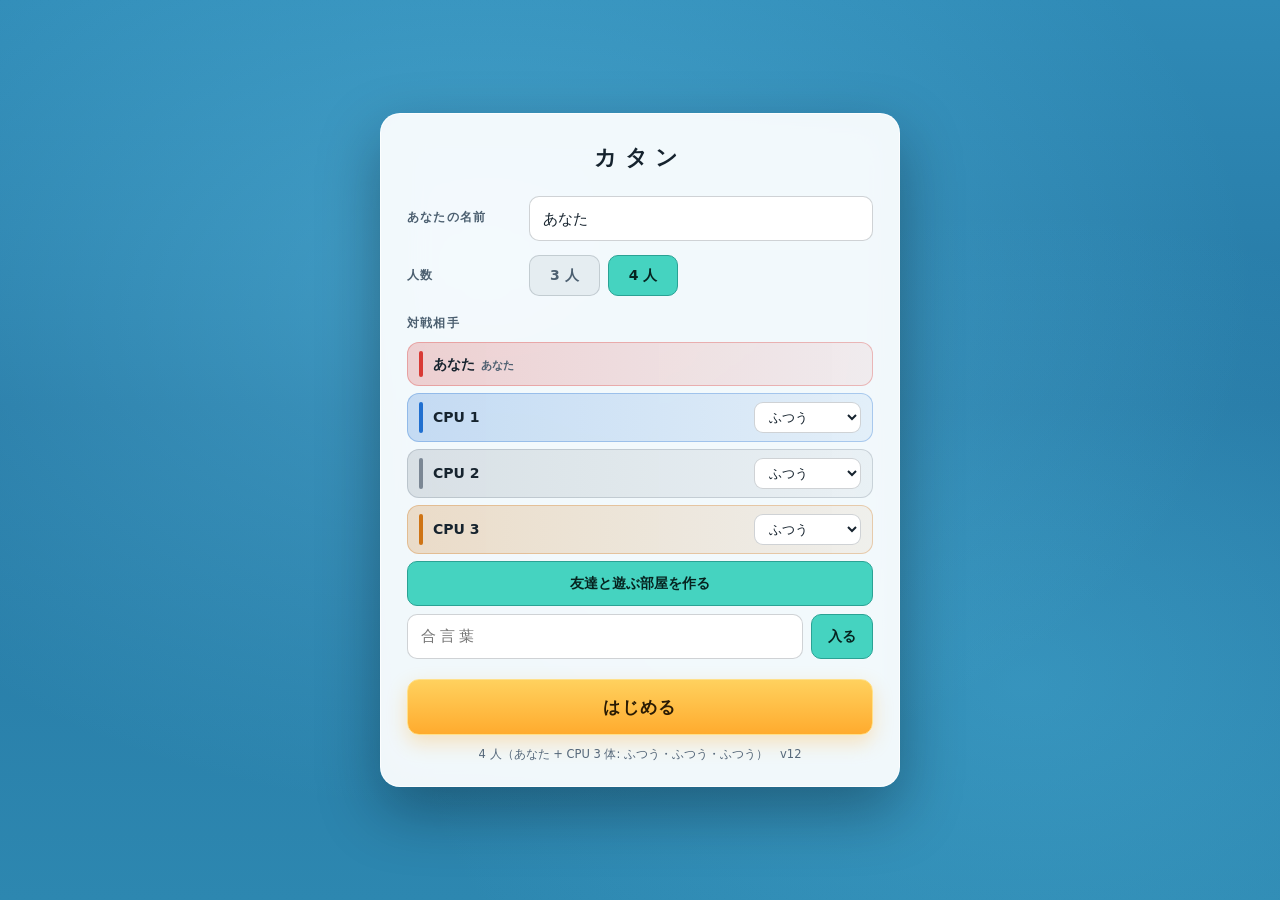
==== web/index.html @ ad4c63d3 "垂れ流し(SSE)をやめる。Cloudflare のトンネルが本文を一切通さない 「はじめるを押しても始まらない」の真因。実測で確定した:    ローカル直結  : ヘッダ + 本文 2172 バイト" ====
<!doctype html>
<html lang="ja">
<head>
<meta charset="utf-8">
<meta name="viewport" content="width=device-width, initial-scale=1">
<title>カタン</title>
<link rel="stylesheet" href="style.css?v=13">
</head>
<body>
<!-- ホーム（待機所）。ここで人数・相手・名前を決めてから盤に入る。
     オンライン対戦を足すときは、この一覧に「他の人」が並ぶ -->
<div id="home">
  <div class="homecard">
    <h1>カタン</h1>

    <label class="hrow">
      <span class="hlabel">あなたの名前</span>
      <input id="myname" type="text" maxlength="12" placeholder="なまえ">
    </label>

    <div class="hrow">
      <span class="hlabel">人数</span>
      <div id="hplayers" class="hseg"></div>
    </div>

    <div class="hlabel hsub">対戦相手</div>
    <div id="hseats"></div>

    <button id="hstart" class="hstart">はじめる</button>
    <div class="hnote" id="hnote"></div>
  </div>
</div>

<div id="app" hidden>
  <!-- 盤に集中できるよう、上の帯ごと畳めるようにする。この矢印だけは常に出る -->
  <button id="uitoggle" title="上の欄を出す／隠す">▾</button>
  <!-- 音は消せないと困る。畳んだ帯の中に入れず、常に押せる場所に置く -->
  <button id="sfxtoggle" title="効果音を鳴らす／消す">♪</button>
  <header hidden>
    <h1>カタン</h1>
    <div class="controls">
      <div id="setupbox">
        <div class="seeds" title="出来事ごとに別々の種。互いに影響しない">
          <label>盤 <input id="seed" type="number" value="1" min="0"></label>
          <label>サイコロ <input id="seed2" type="number" value="1" min="0"></label>
          <label>発展 <input id="seed3" type="number" value="1" min="0"></label>
          <label>盗み <input id="seed4" type="number" value="1" min="0"></label>
        </div>
      </div>
      <label>人数
        <select id="players"><option value="4" selected>4</option><option value="3">3</option></select>
      </label>
      <button id="newgame">新しい対局</button>
      <button id="watch" title="全員CPUで最後まで流す">CPU同士を観戦</button>
    </div>
  </header>

  <main>
    <div id="boardwrap">
      <svg id="board" xmlns="http://www.w3.org/2000/svg"></svg>

      <!-- サイコロは盤の中央で大きく転がす -->
      <div id="rollfx" hidden>
        <div class="bigdie" id="bd0"></div>
        <div class="bigdie" id="bd1"></div>
        <div id="rollsum"></div>
      </div>

      <!-- 決着したら盤の上に結果を出す -->
      <div id="result" hidden></div>

      <!-- 手札と操作は盤の右下、プレイヤー欄のとなり。
           プレイヤー欄の「下」に積むと押し出されて見えなくなる -->
      <div id="turnbox">
        <div id="prompt">
          <span id="prompttext"></span>
          <span id="dicebox" class="dice"></span>
        </div>
        <!-- 手札は一番下に固定。中身が変わっても位置が動かないので、目の置き所になる -->
        <div id="actions"></div>
        <div id="handbar"></div>
      </div>
    </div>

    <aside>
      <div id="log">
        <h3>できごと<button id="logmore" class="mini">詳しく</button></h3>
        <div id="loglines"></div>
      </div>
      <div id="players-panel"></div>
    </aside>
  </main>

  <!-- 銀行の山と、その下に出目の分布（普段は畳んである）。「できごと」のすぐ左 -->
  <div id="sidestack">
    <div id="bankpanel"></div>
    <button id="disttoggle" title="出目の分布を出す／隠す">▾ 出目</button>
    <div id="rolldist" hidden></div>
  </div>

  <!-- 詳細ログ。「できごと」と同じ大きさで、そのすぐ左隣に開く -->
  <div id="drawer" hidden>
    <div class="dhead">
      <button id="dprev" class="nav" title="1 つ前の巡">◀</button>
      <span id="dround">最新</span>
      <button id="dnext" class="nav" title="次の巡">▶</button>
      <button id="dlatest" class="mini">最新</button>
      <button id="drawerclose" class="mini">閉じる</button>
    </div>
    <div id="dcols"></div>
  </div>
</div>
<script type="module" src="app.js?v=13"></script>
</body>
</html>
---- web/style.css ----
/* デジタル前提の見た目。木や羊皮紙は使わない。
   深い夜の海 + 冷たいガラスの面 + 少しの琥珀（勝利点だけ）。 */

:root {
  --bg-0: #070b10;
  --bg-1: #0c131b;
  --panel: rgba(20, 30, 40, .72);
  --panel-solid: #101a24;
  --edge: #1e2c39;
  --edge-hi: #2b3f52;
  --text: #e6edf3;
  --muted: #8296a8;
  --accent: #45d3c0;
  --accent-dim: #1f6f66;
  --amber: #f2b544;

  --p0: #ff5a5a;
  --p1: #4f9dff;
  --p2: #f2f0ea;
  --p3: #ffa23d;
}

* { box-sizing: border-box; }

html, body { height: 100%; }
/* ページ自体はスクロールさせない。中の欄がそれぞれ自分でスクロールする */
body { overflow: hidden; }

/* 一面の海。盤も欄もこの上に浮かべる。
   SVG の中に海を塗ると「縦横比を保って収まった矩形」の縁が見えてしまうので、
   海はここ（ページの地）にしか置かない。 */
body {
  margin: 0;
  color: var(--text);
  background:
    radial-gradient(1200px 820px at 38% 32%, rgba(120,222,255,.32), transparent 64%),
    radial-gradient(1000px 760px at 80% 76%, rgba(88,198,236,.28), transparent 62%),
    linear-gradient(180deg, #2f8ab6 0%, #2678a4 45%, #2d87b0 100%);
  background-attachment: fixed;
  font: 14px/1.65 system-ui, -apple-system, "Segoe UI", "Hiragino Sans", "Noto Sans JP", sans-serif;
  -webkit-font-smoothing: antialiased;
}

/* ---------------------------------------------------------------- ヘッダ */

header {
  display: flex; align-items: center; gap: 18px;
  padding: 12px 20px;
  background: rgba(6,20,31,.5);
  border-bottom: 1px solid rgba(255,255,255,.08);
  backdrop-filter: blur(14px);
}
header h1 {
  margin: 0; font-size: 17px; letter-spacing: .3em; font-weight: 600; color: var(--text);
}
header h1::before {
  content: ""; display: inline-block; width: 8px; height: 8px; margin-right: 12px;
  border-radius: 50%; background: var(--accent);
  box-shadow: 0 0 14px var(--accent);
  vertical-align: middle;
}
.controls { display: flex; gap: 10px; align-items: center; margin-left: auto; flex-wrap: wrap; }
#setupbox { display: flex; gap: 10px; align-items: center; flex-wrap: wrap; }

/* 上の帯を出し入れする矢印。畳んでいる間も押せるよう、盤の上に浮かせる */
#uitoggle {
  position: fixed; top: 6px; left: 6px; z-index: 60;
  width: 26px; height: 22px; padding: 0; line-height: 1;
  font-size: 11px; border-radius: 7px;
  color: var(--muted); background: rgba(6,20,31,.6);
  border-color: rgba(255,255,255,.12); backdrop-filter: blur(8px);
}
#uitoggle:hover { color: var(--text); }
/* 音の入切。畳んだ帯の中に入れると、消したい時に探すことになる */
#sfxtoggle {
  position: fixed; top: 6px; left: 38px; z-index: 60;
  width: 26px; height: 22px; padding: 0; line-height: 1;
  font-size: 12px; border-radius: 7px;
  color: var(--accent); background: rgba(6,20,31,.6);
  border-color: var(--accent-dim); backdrop-filter: blur(8px);
}
#sfxtoggle.off { color: var(--muted); border-color: rgba(255,255,255,.12); text-decoration: line-through; }
#sfxtoggle:hover { color: var(--text); }
#uitoggle.on { color: var(--accent); border-color: var(--accent-dim); }
header[hidden] { display: none; }
.controls label { color: var(--muted); font-size: 12px; display: flex; gap: 6px; align-items: center; }
/* 出来事ごとの種。4 つ並ぶので小さくまとめる */
.seeds {
  display: flex; gap: 8px; align-items: center; flex-wrap: wrap;
  padding: 4px 9px; border-radius: 10px;
  background: rgba(255,255,255,.04); border: 1px solid rgba(255,255,255,.08);
}
.seeds label { font-size: 10.5px; gap: 4px; letter-spacing: .04em; }

/* その対局の出目の分布。銀行の山と同じ幅で、その下に開く。理論値を細い線で重ねる */
#rolldist {
  display: flex; flex-direction: column; gap: 7px;
  padding: 10px 11px 8px; border-radius: 16px;
  background: rgba(6,20,31,.6);
  border: 1px solid rgba(255,255,255,.13);
  backdrop-filter: blur(20px) saturate(1.1);
  box-shadow: 0 14px 34px rgba(2,14,24,.4);
}
#rolldist[hidden] { display: none; }
.rdnone { font-size: 10px; color: var(--muted); letter-spacing: .06em; white-space: nowrap; }
/* 見出し。何回ぶんの分布なのかと、細い線が理論値であることを書いておく */
.rdhead {
  display: flex; align-items: baseline; gap: 5px;
  font-size: 9.5px; letter-spacing: .1em; color: var(--muted); white-space: nowrap;
}
.rdhead b { font-size: 13px; font-weight: 800; color: var(--text); letter-spacing: 0;
  font-variant-numeric: tabular-nums; }
.rdhead .rdkey { margin-left: auto; letter-spacing: .04em; }
.rdhead .rdkey s { display: inline-block; width: 10px; height: 1px; background: rgba(255,255,255,.6);
  vertical-align: middle; margin-right: 3px; }

.rdbars { display: flex; align-items: flex-end; gap: 3px; }
.rdbar {
  position: relative; flex: 1 1 0; min-width: 0; height: 100px;
  display: flex; flex-direction: column; justify-content: flex-end; align-items: center; gap: 2px;
}
/* 出た回数。棒の高さだけだと「何回」かが読めない */
.rdbar em {
  font-style: normal; font-size: 9.5px; font-weight: 700; line-height: 1;
  color: var(--muted); font-variant-numeric: tabular-nums;
}
.rdbar i {
  display: block; width: 100%; border-radius: 3px 3px 0 0;
  background: linear-gradient(180deg, #6ff0dd, var(--accent));
}
.rdbar.seven i { background: linear-gradient(180deg, #ffd982, var(--amber)); }
.rdbar.seven em { color: var(--amber); }
/* 出やすい目（6・8）は色を変えて、盤の赤い数字と同じ意味だと分かるようにする */
.rdbar.hot i { background: linear-gradient(180deg, #ff9d8c, #ef5f4a); }
.rdbar.hot em, .rdbar.hot b { color: #ff9d8c; }
/* 理論値の目安線 */
.rdbar u {
  position: absolute; left: -1px; right: -1px; height: 1px;
  background: rgba(255,255,255,.65);
}
.rdbar b {
  font-size: 10px; font-weight: 700; color: var(--text); line-height: 1.2;
  font-variant-numeric: tabular-nums;
}
.rdbar.seven b { color: var(--amber); }
.seeds input[type=number] { width: 78px; padding: 3px 7px; font-size: 11px; border-radius: 7px; }

input, select, button {
  color: var(--text); font: inherit;
  background: rgba(255,255,255,.045);
  border: 1px solid var(--edge); border-radius: 9px; padding: 6px 12px;
}
input[type=number] { width: 92px; }
button { cursor: pointer; transition: background .16s, border-color .16s, transform .07s; }
button:hover:not(:disabled) { background: rgba(69,211,192,.1); border-color: var(--accent-dim); }
button:active:not(:disabled) { transform: translateY(1px); }
button:disabled { opacity: .4; cursor: default; }

/* ---------------------------------------------------------------- 配置 */

#app { height: 100%; display: flex; flex-direction: column; }

main {
  flex: 1; min-height: 0;
  display: grid; grid-template-columns: minmax(0, 1fr) 344px;
  gap: 0; padding: 0; align-items: stretch;
}
@media (max-width: 980px) { main { grid-template-columns: 1fr; } }

/* 盤の入れ物には背景も枠も持たせない。下の海がそのまま見える */
#boardwrap {
  position: relative; overflow: hidden;
  height: 100%; min-height: 0;
  transition: margin-right .24s ease;
}
/* ゆっくり漂う光。海が動いて見える程度に */
#boardwrap::before, #boardwrap::after {
  content: ""; position: absolute; border-radius: 50%; pointer-events: none;
  filter: blur(70px); opacity: .22;
}
#boardwrap::before {
  left: 4%; top: 8%; width: 46%; height: 44%;
  background: #7fe6ff; animation: drift 26s ease-in-out infinite alternate;
}
#boardwrap::after {
  right: 6%; bottom: 10%; width: 42%; height: 40%;
  background: #49c4e8; animation: drift 34s ease-in-out infinite alternate-reverse;
}
/* 右下の手札と操作の欄を避けるぶんだけ、盤を左へ寄せる。
   寄せすぎると左が窮屈になるので、余白の半分だけを右に取る */
#board { display: block; width: 100%; height: 100%; padding-right: 70px; }

/* 手番の欄（今の状況・手札・できること）。盤の右下、プレイヤー欄のとなり。
   右の欄に積むとプレイヤー欄を押し出してしまうので、盤の上に浮かせる */
#turnbox[hidden] { display: none; }
#turnbox {
  position: absolute; right: 14px; bottom: 14px; z-index: 14;
  width: min(404px, calc(100% - 28px));
  display: flex; flex-direction: column; gap: 9px;
  padding: 11px 13px 12px; border-radius: 16px;
  /* 盤が透けて見えるくらいの濃さに。字が読めるのはぼかしが効いているから */
  background: rgba(5,20,32,.6); border: 1px solid rgba(255,255,255,.13);
  backdrop-filter: blur(20px) saturate(1.1);
  box-shadow: 0 20px 50px rgba(1,10,18,.6);
}
#turnbox .hfoot { margin-top: 7px; }
#actions { display: flex; flex-wrap: wrap; gap: 7px; }

#prompt {
  display: flex; align-items: center; gap: 10px; flex-wrap: wrap;
  font-size: 12.5px; color: var(--muted);
}
#prompt[hidden] { display: none; }
/* 小さいサイコロは出さない。盤の中央で転がるものと棋譜で足りる */
#dicebox { display: none; }
#prompttext { display: flex; align-items: center; gap: 14px; }
#prompt .who { color: var(--accent); font-weight: 600; }
#prompt .clock { color: var(--muted); font-variant-numeric: tabular-nums; }
#prompt .clock.danger { color: #ff8a6b; font-weight: 600; }
#dicebox { display: flex; align-items: center; gap: 6px; margin-left: auto; }
#dicebox .sum {
  margin-left: 4px; font-weight: 700; font-size: 15px; color: var(--amber);
  font-variant-numeric: tabular-nums;
}

/* ---------------------------------------------------------------- 盤の中央で転がすサイコロ */

#rollfx {
  position: absolute; inset: 0; display: flex; align-items: center; justify-content: center;
  gap: 22px; pointer-events: none; z-index: 20;
}
/* 盤の数字トークンと目が混ざらないよう、転がっている間だけ中央を暗くする */
#rollfx::before {
  content: ""; position: absolute; inset: 0;
  background: radial-gradient(circle at 50% 50%, rgba(3,7,11,.62) 0%, rgba(3,7,11,.34) 28%, rgba(3,7,11,0) 52%);
  animation: scrimin .3s ease both;
}
@keyframes scrimin { from { opacity: 0; } to { opacity: 1; } }
#rollfx[hidden] { display: none; }
#rollfx.out { animation: fxout .45s ease forwards; }
@keyframes fxout { to { opacity: 0; transform: scale(.86); } }

.bigdie {
  width: 76px; height: 76px; border-radius: 16px;
  background: linear-gradient(150deg, #ffffff, #cfd8e2);
  box-shadow: 0 18px 40px rgba(0,0,0,.6), inset 0 -6px 10px rgba(0,0,0,.14),
              inset 0 4px 8px rgba(255,255,255,.9);
  display: grid; grid-template: repeat(3, 1fr) / repeat(3, 1fr); padding: 11px;
}
.bigdie i {
  width: 13px; height: 13px; border-radius: 50%;
  background: radial-gradient(circle at 35% 30%, #4a5563, #10161d);
  align-self: center; justify-self: center;
}
/* カランカラン: 高いところから落ちて、2 度跳ねて止まる */
.bigdie.rolling { animation: diceRoll 620ms cubic-bezier(.3,.7,.4,1) both; }
#bd1.rolling { animation-duration: 690ms; animation-delay: 50ms; }
@keyframes diceRoll {
  0%   { transform: translateY(-190px) rotate(-460deg) scale(.6); opacity: 0; }
  10%  { opacity: 1; }
  46%  { transform: translateY(18px) rotate(-120deg) scale(1.08); }
  58%  { transform: translateY(-42px) rotate(-46deg) scale(.98); }
  74%  { transform: translateY(10px) rotate(14deg) scale(1.04); }
  86%  { transform: translateY(-12px) rotate(-6deg) scale(1); }
  100% { transform: translateY(0) rotate(0) scale(1); }
}
.bigdie.landed { animation: diceLand .34s cubic-bezier(.25,1.7,.45,1); }
@keyframes diceLand {
  0% { transform: scale(1.18, .82); } 60% { transform: scale(.96, 1.05); } 100% { transform: scale(1); }
}
/* 合計はサイコロのすぐ下。盤の絵に重なるので必ず下敷きを敷く */
#rollsum {
  position: absolute; top: calc(50% + 62px); left: 50%; transform: translateX(-50%);
  display: flex; align-items: center; gap: 9px;
  padding: 7px 18px; border-radius: 999px; white-space: nowrap;
  font-size: 12px; letter-spacing: .22em; color: var(--muted); opacity: 0;
  background: rgba(6,11,16,.92);
  border: 1px solid rgba(255,255,255,.10);
  box-shadow: 0 12px 30px rgba(0,0,0,.6);
}
#rollsum.show { animation: sumin .4s ease forwards; }
@keyframes sumin { from { opacity: 0; transform: translate(-50%, 10px); } to { opacity: 1; transform: translate(-50%, 0); } }
#rollsum b { font-size: 25px; font-weight: 700; color: var(--amber); letter-spacing: 0; line-height: 1; }

/* ---------------------------------------------------------------- 結果 */

#result {
  position: absolute; inset: 0; z-index: 30;
  display: flex; align-items: center; justify-content: center;
  background: rgba(3,10,16,.62);
  animation: fadein .25s ease-out;
}
#result[hidden] { display: none; }
@keyframes fadein { from { opacity: 0; } to { opacity: 1; } }

.rcard {
  min-width: min(780px, 94%); max-width: 94%;
  padding: 26px 30px 22px; border-radius: 20px;
  background: var(--panel-solid, #101a24);
  border: 1px solid rgba(255,255,255,.14);
  box-shadow: 0 30px 80px rgba(0,0,0,.7);
  animation: rpop .3s cubic-bezier(.2,1.3,.4,1);
}
@keyframes rpop { from { transform: scale(.94) translateY(8px); opacity: 0; } to { transform: none; opacity: 1; } }

.rhead {
  display: flex; align-items: center; gap: 13px; padding-bottom: 16px; margin-bottom: 14px;
  border-bottom: 1px solid var(--edge);
}
.rhead .sw { width: 18px; height: 18px; border-radius: 50%; background: var(--c);
             box-shadow: 0 0 18px var(--c); }
.rhead b { font-size: 27px; letter-spacing: .04em; }
.rhead .rturn { margin-left: auto; font-size: 13px; color: var(--muted); }

.rtable { width: 100%; border-collapse: collapse; font-variant-numeric: tabular-nums; }
.rtable th {
  font-size: 12px; font-weight: 700; color: var(--muted); letter-spacing: .06em;
  padding: 0 10px 9px; text-align: right; white-space: nowrap;
}
.rtable th:nth-child(2) { text-align: left; }
.rtable td { padding: 11px 10px; text-align: right; font-size: 19px; font-weight: 600; }
.rtable tr { --c: var(--accent); }
.rtable tbody tr {
  background: linear-gradient(90deg,
    color-mix(in srgb, var(--c) 16%, transparent),
    color-mix(in srgb, var(--c) 4%, transparent));
}
.rtable tbody tr.win {
  background: linear-gradient(90deg,
    color-mix(in srgb, var(--c) 34%, transparent),
    color-mix(in srgb, var(--c) 10%, transparent));
  box-shadow: inset 0 0 0 1px color-mix(in srgb, var(--c) 55%, transparent);
}
.rtable td.rank { width: 38px; text-align: center; color: var(--muted); font-size: 16px; }
.rtable tbody tr.win td.rank::before { content: "👑"; font-size: 19px; }
.rtable tbody tr.win td.rank { font-size: 0; }
.rtable td.who {
  text-align: left; font-weight: 700; white-space: nowrap; font-size: 17px;
  display: flex; align-items: center; gap: 10px;
}
.rtable td.who .sw { width: 11px; height: 11px; border-radius: 50%; background: var(--c); }
.rtable td.z { color: var(--muted); opacity: .4; }
.rtable td.total {
  font-size: 30px; font-weight: 800; color: var(--amber); width: 74px;
}
.rtable tbody tr td:first-child { border-radius: 10px 0 0 10px; }
.rtable tbody tr td:last-child { border-radius: 0 10px 10px 0; }
.rtable tbody tr + tr td { box-shadow: 0 -4px 0 var(--panel-solid, #101a24); }

.rnew {
  display: block; width: 100%; margin-top: 20px; padding: 14px;
  font-size: 17px; font-weight: 800; letter-spacing: .08em; border-radius: 13px;
  color: #2a1b04; background: linear-gradient(180deg, #ffcf46, #f0a52a);
  border-color: #ffd977;
}
.rnew:hover { background: linear-gradient(180deg, #ffdb66, #ffb63c); }

/* ---------------------------------------------------------------- パネル */

aside { display: flex; flex-direction: column; gap: 12px; min-height: 0; overflow: hidden; padding: 14px 14px 14px 0; }
/* できごとが伸びる。プレイヤー欄は縮めない */
#log { display: flex; flex-direction: column; flex: 1 1 0; min-height: 100px; }
#loglines { flex: 1; overflow-y: auto; min-height: 0; }
#players-panel { flex: 0 1 auto; min-height: 0; overflow-y: auto; }
aside > div {
  min-height: 0;
  background: rgba(6,20,31,.62); border: 1px solid rgba(255,255,255,.09); border-radius: 14px;
  padding: 12px 14px; backdrop-filter: blur(16px);
  box-shadow: 0 14px 34px rgba(2,14,24,.4);
}

h3 {
  margin: 0 0 10px; font-size: 10.5px; color: var(--muted);
  font-weight: 700; letter-spacing: .18em;
  display: flex; align-items: center; gap: 10px;
}
h3::after { content: ""; flex: 1; height: 1px; background: var(--edge); }

/* --- プレイヤー --- */
/* 各行はその人の色で薄く塗る。誰の行かを字ではなく面で分からせる */
.pl {
  display: grid; grid-template-columns: 4px auto 1fr; gap: 11px; align-items: center;
  padding: 7px 10px; border-radius: 10px; margin: 3px -5px;
  transition: opacity .25s, background .25s, filter .25s;
  background: linear-gradient(90deg,
    color-mix(in srgb, var(--c) 22%, transparent),
    color-mix(in srgb, var(--c) 7%, transparent));
  box-shadow: inset 0 0 0 1px color-mix(in srgb, var(--c) 22%, transparent);
}
.pl .swatch { width: 4px; height: 100%; min-height: 40px; border-radius: 3px; }
.pl .name { font-size: 13px; font-weight: 700; display: flex; align-items: center; gap: 4px; }
.pl .tag {
  font-size: 9.5px; font-weight: 700; letter-spacing: .05em;
  color: #08131a; background: var(--accent); border-radius: 5px; padding: 1px 6px;
}
.pl .stats { display: flex; gap: 14px; margin-top: 4px; }
.pl .stats span { display: inline-flex; align-items: center; gap: 4px; color: var(--muted); }
.pl .stats svg { display: block; }
.pl .stats b { font-size: 17px; color: var(--text); font-variant-numeric: tabular-nums; font-weight: 700; }
/* 7 枚を超えている手札。7 が出たら半分捨てる＝狙い目でもあるので、全員ぶん赤くする */
.pl .stats b.over { color: #ff6e60; text-shadow: 0 0 10px rgba(255,110,96,.55); }
/* 残りの駒 */
.pl .left { display: flex; gap: 12px; margin-top: 3px; font-size: 11px; color: var(--muted); align-items: center; }
.pl .left .lb { letter-spacing: .1em; font-size: 10px; }
.pl .left span { display: inline-flex; align-items: center; gap: 4px; }
.pl .left b { color: #c3d2df; font-variant-numeric: tabular-nums; font-weight: 700; font-size: 13px; }
.pl .left .none { color: #ff7a6b; }
/* 点数は左端。数字の右に小さく pt、その下に誰の点かを書く */
.pscore {
  display: flex; flex-direction: column; align-items: center; gap: 0;
  width: 74px; white-space: nowrap;
}
.pl .vp {
  display: flex; align-items: baseline; justify-content: center; gap: 2px;
  font-variant-numeric: tabular-nums; font-weight: 800; font-size: 20px;
  color: var(--amber); line-height: 1.1;
}
.pl .vp i {
  font-style: normal; font-size: 10px; font-weight: 700; letter-spacing: .04em;
  color: var(--muted);
}
/* 称号は名前の横に置くと点数の列が伸びる。右の欄の頭に出す */
.ptags { display: flex; gap: 5px; flex-wrap: wrap; margin-bottom: 3px; }
.pl .me { font-size: 9.5px; font-weight: 700; letter-spacing: .06em; color: var(--muted); line-height: 1.2; }
/* 手番でない人は落とす。誰の番かは一目で分かる必要がある */
.pl:not(.active) { opacity: .55; filter: saturate(.75); }

/* 手番の人は濃く塗って、その人の色で光らせる */
.pl.active {
  background: linear-gradient(90deg,
    color-mix(in srgb, var(--c) 36%, transparent),
    color-mix(in srgb, var(--c) 13%, transparent));
  animation: plglow 2.4s ease-in-out infinite;
}
@keyframes plglow {
  0%, 100% {
    box-shadow: 0 0 0 2px color-mix(in srgb, var(--c) 70%, transparent),
                0 0 14px color-mix(in srgb, var(--c) 30%, transparent);
  }
  50% {
    box-shadow: 0 0 0 2px var(--c),
                0 0 26px color-mix(in srgb, var(--c) 60%, transparent);
  }
}
/* 手番の印。色だけに頼らない */
.pl.active .name::before {
  content: "▶"; color: var(--c); font-size: 10px; margin-right: 2px;
}

/* --- 手札（盤の右下） --- */
#handbar { flex: 0 0 auto; margin-top: 2px; }
.hcards { justify-content: space-between; }
.hcards { display: flex; gap: 6px; align-items: stretch; }
.hcard {
  /* トランプ札のような縦長（およそ 2:3）。真四角だとカードに見えない */
  position: relative; flex: 1 1 0; min-width: 0; aspect-ratio: 2 / 3; height: auto;
  border-radius: 9px;
  display: flex; flex-direction: column; align-items: center; justify-content: flex-end;
  padding-bottom: 9px;
  border: 1px solid rgba(255,255,255,.14);
  box-shadow: 0 6px 14px rgba(0,0,0,.45);
  transition: transform .18s;
}
.hcard::after {
  content: ""; position: absolute; inset: 3px; border-radius: 6px;
  border: 1px solid rgba(255,255,255,.14); pointer-events: none;
}
.hcard:hover { transform: translateY(-5px); }
.hcard .hglyph { position: absolute; top: 8px; left: 50%; transform: translateX(-50%); }
.hcard .hn {
  font-size: 27px; font-weight: 800; line-height: 1;
  font-variant-numeric: tabular-nums; color: #fff;
  text-shadow: 0 2px 6px rgba(0,0,0,.5);
}
.hcard .hl { font-size: 12px; font-weight: 700; letter-spacing: .05em; color: rgba(255,255,255,.88); }
.hcard.zero { opacity: .28; }
/* 交易・廃棄を組んでいる間は「成立後の枚数」を出す。増減が分かるよう縁に色を付ける */
.hcard.up { box-shadow: 0 0 0 2px var(--accent), 0 6px 14px rgba(0,0,0,.45); }
.hcard.down { box-shadow: 0 0 0 2px #ff6e60, 0 6px 14px rgba(0,0,0,.45); }
.hcard.up .hn { color: #b6f5ea; }
.hcard.down .hn { color: #ffb3a8; }
.hcard.WOOD  { background: linear-gradient(160deg, #1e4d33, #0e2b1d); }
.hcard.BRICK { background: linear-gradient(160deg, #6d2d19, #3d160c); }
.hcard.SHEEP { background: linear-gradient(160deg, #3f5c28, #1f3013); }
.hcard.WHEAT { background: linear-gradient(160deg, #6d5115, #3a2a08); }
.hcard.ORE   { background: linear-gradient(160deg, #37414f, #1a2029); }

.hfoot {
  display: flex; align-items: center; gap: 10px; flex-wrap: wrap;
  margin-top: 9px; font-size: 11px; color: var(--muted);
}
.hfoot .htotal.danger { color: #ff8a6b; font-weight: 700; }
.hfoot .hdev span {
  display: inline-block; background: rgba(255,255,255,.06); border: 1px solid var(--edge);
  border-radius: 6px; padding: 1px 7px; margin-left: 4px; color: var(--text);
}

/* --- できること（盤の下の操作卓） --- */

/* 1 行に収める。縦に積むと 8 個で欄を食い潰してプレイヤー欄が押し出される */
.tile {
  display: flex; align-items: center; gap: 8px;
  flex: 1 1 168px; min-width: 168px; padding: 8px 11px; text-align: left;
  border-radius: 11px;
  /* 押せる手ははっきり浮かせる。
     欄が透けていても字が読めるよう、ボタン自体には明るい下地を敷く */
  background: linear-gradient(180deg, #35597b, #24405c);
  border: 1px solid rgba(255,255,255,.3);
  box-shadow: 0 2px 0 rgba(0,0,0,.3), inset 0 1px 0 rgba(255,255,255,.2);
  transition: background .16s, border-color .16s, opacity .16s;
}
.tile .ticon { display: flex; opacity: 1; }
.tile .tname { font-size: 13px; font-weight: 700; line-height: 1.25; white-space: nowrap; color: #ffffff; }
.tile .tsub {
  margin-left: auto; font-size: 10.5px; color: var(--muted); line-height: 1.25;
  display: flex; align-items: center; gap: 5px; white-space: nowrap;
}
.tile .tsub .no { color: #ff8f80; opacity: .85; }
/* 自分の持っている発展カード（プレイヤー欄の自分の行） */
.pl .mydev { margin-top: 4px; }
.pl .mydev .dv { font-size: 10px; }

/* 持っている発展カードの内訳 */
.devheld { display: inline-flex; gap: 4px; }
.devheld .dv {
  font-size: 10px; font-weight: 700; color: #cdfaf2;
  background: rgba(69,211,192,.16); border-radius: 5px; padding: 1px 5px;
}
/* できない手も消さずに残す。ただし押せる物とは見た目をはっきり分ける
   （色を落とす・地をなくす・枠を破線にする、の 3 つを同時に） */
.tile.off {
  /* 押せない手も字は読める。透かすのではなく、色を落として枠を破線にする */
  opacity: .55; filter: grayscale(1);
  background: rgba(12,22,33,.85);
  border: 1px dashed rgba(255,255,255,.18);
  box-shadow: none;
}
.tile:not(.off):hover {
  background: linear-gradient(180deg, #4287b0, #2d6488);
  border-color: var(--accent);
}
.tile:not(.off):active { transform: translateY(1px); box-shadow: inset 0 1px 0 rgba(255,255,255,.2); }
.tile.big { flex: 1 1 100%; padding: 12px 16px; display: grid;
  grid-template-columns: auto minmax(0,1fr); grid-template-rows: auto auto; gap: 0 10px; }
.tile.big .ticon { grid-row: 1 / span 2; align-self: center; }
.tile.big .tsub { margin-left: 0; }
.tile.big .tname { font-size: 15px; }
.tile.roll {
  background: linear-gradient(180deg, rgba(69,211,192,.22), rgba(69,211,192,.08));
  border-color: var(--accent-dim); color: #cdfaf2;
}
.tile.roll .tname { font-size: 16px; }
/* 手番を終えるのは 1 手番に 1 度の区切り。はっきり分かる黄色で置く */
.tile.end {
  flex: 1 1 100%;
  background: linear-gradient(180deg, #ffcf46, #f0a52a);
  border-color: #ffd977;
  box-shadow: 0 4px 14px rgba(242,165,42,.28);
}
.tile.end:hover { background: linear-gradient(180deg, #ffdb66, #ffb63c); border-color: #fff0bd; }
.tile.end .tname { color: #2a1b04; font-weight: 800; letter-spacing: .04em; }
.tile.end .ticon { display: none; }
.tile.wide { flex: 1 1 100%; }
/* 交易の画面のボタンは中央揃え（左に名前・右に注釈だと視線が散る） */
.tile.mid { justify-content: center; text-align: center; }
.tile.mid .tsub { margin-left: 0; }
.tile.big.mid { grid-template-columns: 1fr; justify-items: center; }

/* 建てるのに要る資源。足りない物は赤く落とす */
.cost { display: inline-flex; gap: 6px; }
.cc { display: inline-flex; align-items: center; gap: 1px; font-weight: 700; color: #cfdce7; }
.cc svg { display: block; }
.cc.short { color: #ff8f80; opacity: .6; }

.banner {
  flex: 0 0 100%; padding: 8px 13px; border-radius: 11px; font-size: 12.5px; color: var(--muted);
  background: rgba(12,22,33,.85); border: 1px solid rgba(255,255,255,.12);
}
.banner b { color: var(--text); }
.banner.pick { border-color: var(--accent-dim); color: #bff5ec; background: rgba(69,211,192,.1); }
.banner.win { color: var(--amber); font-size: 15px; font-weight: 700; }

/* --- 交渉の場（条件は必ず絵で見せる。文字だと何を出すのか読み取れない） --- */
/* 提案してきた人の色で塗る。プレイヤー欄と同じ色づかい */
.offerbox {
  flex: 1 1 100%; padding: 9px 12px; border-radius: 11px;
  background: linear-gradient(90deg,
    color-mix(in srgb, var(--c, var(--accent)) 40%, transparent),
    color-mix(in srgb, var(--c, var(--accent)) 14%, transparent));
  border: 1px solid color-mix(in srgb, var(--c, var(--accent)) 55%, transparent);
  border-left: 4px solid var(--c, var(--accent));
  display: flex; align-items: center; gap: 10px; flex-wrap: wrap;
}
.offerbox b { font-size: 13.5px; font-weight: 800; color: #fff; white-space: nowrap; }
.offerbox .deal { flex: 1 1 auto; }

/* この画面で最初に読む場所。「渡す」「欲しい」が薄い字だと条件を読み違える。
   札のように地を敷いて、絵も一回り大きくする */
.offerbox .deal { font-size: 12.5px; gap: 6px; }
.offerbox .deal .dl {
  font-size: 10px; font-weight: 800; letter-spacing: .08em;
  color: #f2fbff; background: rgba(0, 0, 0, .3);
  border-radius: 6px; padding: 2px 8px;
}
.offerbox .deal .darrow { font-size: 16px; color: #fff; margin: 0 4px; }
.offerbox .deal .chip { font-size: 12.5px; padding: 2px 8px 2px 5px; }
.offerbox .deal .chip svg { width: 19px; height: 19px; }
.offerbox .deal .chip.out { background: rgba(255, 110, 96, .3); color: #ffe2dc; }
.offerbox .deal .chip.in  { background: rgba(69, 211, 192, .3); color: #dcfff8; }
.deal { display: flex; align-items: center; gap: 5px; flex-wrap: wrap; font-size: 11px; }
.deal .dl { color: var(--muted); font-size: 10px; letter-spacing: .06em; }
.deal .darrow { color: var(--accent); font-weight: 700; margin: 0 3px; }
.chip.none { background: rgba(255,255,255,.06); color: var(--muted); font-weight: 400; }


/* 選んで成立させる行（相手の対案・銀行のレート） */
.tile.pick {
  flex: 1 1 100%; display: flex; align-items: center; gap: 10px;
  padding: 7px 11px; text-align: left;
}
.tile.pick .pname {
  flex: 0 0 auto; font-size: 12px; font-weight: 700; color: var(--text);
  border-left: 3px solid var(--c, var(--accent)); padding-left: 7px;
}
.tile.pick .deal { flex: 1 1 auto; }

/* 盗む相手を選ぶカード。持ち物を見て決められるようにする */
/* 3 人ぶんを **横に等分** で並べる。
   折り返すと 2 枚 + 1 枚の L 字になって落ち着かないので、列数は固定する */
.victims {
  flex: 1 1 100%; display: grid; gap: 6px;
  grid-template-columns: repeat(3, minmax(0, 1fr));
}
/* プレイヤー欄と同じく、その人の色で薄く塗る */
.vcard {
  min-width: 0; overflow: hidden; text-align: left;
  padding: 7px 8px 8px; border-radius: 11px;
  background: linear-gradient(90deg,
    color-mix(in srgb, var(--c) 22%, transparent),
    color-mix(in srgb, var(--c) 7%, transparent));
  border: 1px solid color-mix(in srgb, var(--c) 30%, transparent);
  border-left: 3px solid var(--c);
}
.vcard:not(.off):hover {
  background: linear-gradient(90deg,
    color-mix(in srgb, var(--c) 36%, transparent),
    color-mix(in srgb, var(--c) 13%, transparent));
  border-color: var(--accent); border-left-color: var(--c);
}
.vcard.off { opacity: .4; }
.vhead { display: flex; align-items: center; gap: 5px; font-size: 12.5px; font-weight: 700; }
.vhead .sw { width: 8px; height: 8px; border-radius: 50%; background: var(--c); }
.vvp {
  margin-left: auto; font-size: 15px; font-weight: 800; color: var(--amber);
  font-variant-numeric: tabular-nums; white-space: nowrap;
}
.vvp i { font-size: 9px; font-style: normal; color: var(--muted); margin-left: 1px; }
/* 持ち物は 2×2。横 1 列だと幅ぎりぎりで 3+1 に折れて L 字になる */
.vstats {
  display: grid; grid-template-columns: 1fr 1fr; gap: 2px 8px; margin-top: 5px;
}
.vstats span { display: inline-flex; align-items: center; gap: 4px; color: var(--muted); min-width: 0; }
.vstats svg { display: block; }
.vstats b { font-size: 13px; color: var(--text); font-variant-numeric: tabular-nums; }
.vno { margin-top: 3px; font-size: 10px; color: #ff8f80; line-height: 1.3; }

/* 独占・収穫で選ぶカード */
.pickrow { flex: 1 1 100%; flex-wrap: wrap; }
.rescard {
  position: relative; flex: 1 1 0; min-width: 62px;
  display: flex; flex-direction: column; align-items: center; justify-content: center; gap: 5px;
  padding: 11px 5px 8px; border-radius: 10px;
  border: 1px solid rgba(255,255,255,.14);
}
.rescard::after {
  content: ""; position: absolute; inset: 3px; border-radius: 7px;
  border: 1px solid rgba(255,255,255,.1); pointer-events: none;
}
.rescard .pair { display: flex; gap: 3px; }
.rescard .rl { font-size: 10.5px; font-weight: 600; color: rgba(255,255,255,.88); }
.rescard.WOOD  { background: linear-gradient(160deg, #1e4d33, #0e2b1d); }
.rescard.BRICK { background: linear-gradient(160deg, #6d2d19, #3d160c); }
.rescard.SHEEP { background: linear-gradient(160deg, #3f5c28, #1f3013); }
.rescard.WHEAT { background: linear-gradient(160deg, #6d5115, #3a2a08); }
.rescard.ORE   { background: linear-gradient(160deg, #37414f, #1a2029); }
.rescard:hover:not(:disabled) { border-color: var(--accent); }
/* 銀行・港との交換で選ぶ小さいカード */
.rescard.sm { min-width: 0; padding: 7px 3px 6px; gap: 3px; }
.rescard.sm .rl { font-size: 10px; font-variant-numeric: tabular-nums; }
.rescard.off { opacity: .26; filter: grayscale(.7); }
.rescard.on {
  border-color: var(--accent); box-shadow: 0 0 0 2px rgba(69,211,192,.35);
}
.rescard.on::before {
  content: "✓"; position: absolute; top: 2px; right: 5px;
  font-size: 11px; font-weight: 700; color: var(--accent);
}

.tlabel .short { color: #ff8f80; }

/* 積んだ対案の候補。中身が見えないと、間違えて積んだのか分からない */
.staged {
  flex: 1 1 100%; font-size: 11px;
  background: rgba(242,181,68,.09); border: 1px solid rgba(242,181,68,.28);
  border-radius: 10px; padding: 6px 9px 7px;
  display: flex; flex-direction: column; gap: 4px;
}
.staged .sl { color: var(--amber); letter-spacing: .06em; font-size: 10px; font-weight: 700; }
.stitem {
  display: flex; align-items: center; gap: 7px;
  background: rgba(0,0,0,.22); border-radius: 7px; padding: 3px 5px 3px 7px;
}
.stitem .sn {
  flex: 0 0 auto; font-size: 10px; font-weight: 700; color: var(--amber);
  font-variant-numeric: tabular-nums;
}
.stitem .deal { flex: 1 1 auto; }
.stitem .sdel {
  flex: 0 0 auto; padding: 0; width: 20px; height: 20px; line-height: 1;
  font-size: 11px; border-radius: 6px; color: var(--muted);
  background: rgba(255,255,255,.05);
}
.stitem .sdel:hover { color: #ff8f80; border-color: rgba(255,110,96,.5); }

/* --- 交易の提案（枚数を絵で決める） --- */
.trade { flex: 1 1 100%; display: flex; flex-direction: column; gap: 5px; }
.tlabel {
  display: flex; align-items: center; gap: 8px;
  font-size: 10.5px; letter-spacing: .1em; color: var(--muted); font-weight: 700;
}
.tlabel span { margin-left: auto; letter-spacing: 0; color: var(--text); font-variant-numeric: tabular-nums; }
/* 上の段が「もらう」、下の段が「わたす」。
   ここを読み違えると逆の交易を出してしまうので、薄い字ではなく色の付いた札で示す */
.tarrow {
  display: flex; align-items: center; justify-content: center; gap: 7px;
  padding: 2px 0; margin: 1px 0;
  font-size: 11px; font-weight: 800; letter-spacing: .06em; line-height: 1.4;
}
.tarrow::before, .tarrow::after {
  content: ""; flex: 1 1 0; height: 1px; background: rgba(255, 255, 255, .16);
}
.tarrow span { flex: 0 0 auto; padding: 2px 10px; border-radius: 999px; }
.tarrow .up { color: #04241f; background: #45d3c0; box-shadow: 0 0 12px rgba(69, 211, 192, .35); }
.tarrow .dn { color: #2b0b06; background: #ff9d8c; box-shadow: 0 0 12px rgba(255, 122, 100, .3); }
.trow { display: flex; gap: 5px; }
.tcard {
  position: relative; flex: 1 1 0; min-width: 0;
  display: grid; grid-template-columns: 18px 1fr 18px;
  grid-template-rows: 1fr auto; align-items: center; gap: 1px;
  padding: 7px 3px 5px; border-radius: 9px;
  border: 1px solid rgba(255,255,255,.13);
}
.tcard::after {
  content: ""; position: absolute; inset: 3px; border-radius: 6px;
  border: 1px solid rgba(255,255,255,.1); pointer-events: none;
}
.tcard.locked { opacity: .3; }
/* 手札に無い資源は出せない。落として、線を引いて分かるようにする */
.tcard.empty { opacity: .26; filter: grayscale(.7); }
.tcard.empty .thave { color: #ff8f80; opacity: 1; }
.tcard .tglyph { grid-column: 2; display: flex; justify-content: center; }
.tcard .tn {
  grid-column: 2; text-align: center; font-size: 15px; font-weight: 800; line-height: 1.1;
  font-variant-numeric: tabular-nums; color: #fff;
}
.tcard .thave {
  position: absolute; right: 3px; top: 2px;
  font-size: 9px; color: rgba(255,255,255,.6); font-variant-numeric: tabular-nums;
}
.tcard button {
  grid-row: 1 / span 2; padding: 0; width: 18px; height: 42px;
  font-size: 13px; line-height: 1; border-radius: 5px;
  background: rgba(0,0,0,.28); border-color: rgba(255,255,255,.14); color: #fff;
}
.tcard .tminus { grid-column: 1; }
.tcard .tplus { grid-column: 3; }
.tcard button:disabled { opacity: .22; }
.tcard.WOOD  { background: linear-gradient(160deg, #1e4d33, #0e2b1d); }
.tcard.BRICK { background: linear-gradient(160deg, #6d2d19, #3d160c); }
.tcard.SHEEP { background: linear-gradient(160deg, #3f5c28, #1f3013); }
.tcard.WHEAT { background: linear-gradient(160deg, #6d5115, #3a2a08); }
.tcard.ORE   { background: linear-gradient(160deg, #37414f, #1a2029); }

/* 小メニュー（銀行と交換・提案・発展カード）。数が多いので横スクロールで畳む */
.sublist {
  flex: 1 1 100%; display: flex; flex-wrap: wrap; gap: 6px;
  max-height: 108px; overflow-y: auto;
}
.subitem {
  padding: 6px 11px; font-size: 12px; border-radius: 9px;
  background: linear-gradient(180deg, #35597b, #24405c);
  border-color: rgba(255,255,255,.3); color: #fff;
}
.subitem:hover { background: linear-gradient(180deg, #4287b0, #2d6488); border-color: var(--accent); }
.subitem.strong { border-color: var(--accent-dim); color: #bff5ec; background: rgba(69,211,192,.14); }

/* --- ログ --- */
#log { font-size: 12.5px; }
/* 何を払って何を得たかをカードの絵で。文字だけだと読み飛ばす */
.flow { display: inline-flex; gap: 4px; margin-left: 7px; vertical-align: middle; flex-wrap: wrap; }
.chip {
  display: inline-flex; align-items: center; gap: 1px;
  padding: 0 5px 0 3px; border-radius: 6px;
  font-size: 10.5px; font-weight: 700; font-variant-numeric: tabular-nums;
}
.chip svg { display: block; }
.chip.out { background: rgba(255,110,96,.16); color: #ff9b8f; }
.chip.in  { background: rgba(69,211,192,.17); color: #7fe8d8; }
#loglines { display: flex; flex-direction: column; }
.line {
  display: grid; grid-template-columns: 3px 1fr; gap: 10px; align-items: center;
  padding: 4px 0; color: var(--muted);
}
.line .txt { display: flex; align-items: center; flex-wrap: wrap; gap: 2px 0; }
.line .who { width: 3px; height: 14px; border-radius: 2px; }
#loglines .line:first-child { color: var(--text); }

button.mini {
  margin-left: auto; padding: 3px 10px; font-size: 10.5px; border-radius: 8px;
  color: var(--muted); letter-spacing: .06em; font-weight: 400;
}

/* 銀行の山。「できごと」のすぐ左に、資源ごとの札を横一列で置く。
   枚数は出さない ── ここは札の出入りを見せるための場所 */
#sidestack {
  position: fixed; z-index: 20;
  display: flex; flex-direction: column; align-items: stretch; gap: 6px;
}
#bankpanel {
  display: flex; gap: 7px;
  padding: 10px; border-radius: 16px;
  background: rgba(6,20,31,.6);
  border: 1px solid rgba(255,255,255,.13);
  backdrop-filter: blur(20px) saturate(1.1);
  box-shadow: 0 14px 34px rgba(2,14,24,.4);
}
/* 出目の分布を出し入れする小さな帯 */
#disttoggle {
  padding: 3px 0; font-size: 10.5px; letter-spacing: .1em; border-radius: 9px;
  color: var(--muted); background: rgba(6,20,31,.6);
  border-color: rgba(255,255,255,.12); backdrop-filter: blur(12px);
}
#disttoggle:hover { color: var(--text); }
#disttoggle.on { color: var(--accent); border-color: var(--accent-dim); }
.bpcard {
  width: 58px; height: 58px; border-radius: 11px;
  display: flex; align-items: center; justify-content: center;
  border: 1px solid rgba(255,255,255,.16);
}
.bpcard svg { display: block; }
.bpcard.WOOD  { background: linear-gradient(160deg, #1e4d33, #0e2b1d); }
.bpcard.BRICK { background: linear-gradient(160deg, #6d2d19, #3d160c); }
.bpcard.SHEEP { background: linear-gradient(160deg, #3f5c28, #1f3013); }
.bpcard.WHEAT { background: linear-gradient(160deg, #6d5115, #3a2a08); }
.bpcard.ORE   { background: linear-gradient(160deg, #37414f, #1a2029); }
/* 発展カードの山。資源ではないので、間を空けて色も分ける */
.bpcard.DEV {
  background: linear-gradient(160deg, #4a3780, #241a45);
  margin-left: 5px;
  box-shadow: inset 0 0 0 1px rgba(205, 188, 255, .28);
}

/* 銀行の欄と手札の間を飛ぶ札。盤の外なので画面座標で置く */
.flycard {
  position: fixed; z-index: 80; pointer-events: none;
  display: flex; align-items: center; justify-content: center;
  will-change: transform, opacity;
}
.fcard {
  width: 100%; height: 100%; border-radius: 10px;
  display: flex; align-items: center; justify-content: center;
  border: 1px solid rgba(255, 255, 255, .22);
  box-shadow: 0 8px 20px rgba(2, 12, 22, .5);
}
.fcard.WOOD  { background: linear-gradient(160deg, #2b6a45, #123722); }
.fcard.BRICK { background: linear-gradient(160deg, #8a3a20, #4a1a0e); }
.fcard.SHEEP { background: linear-gradient(160deg, #4e7132, #263c18); }
.fcard.WHEAT { background: linear-gradient(160deg, #8a661b, #47340a); }
.fcard.ORE   { background: linear-gradient(160deg, #47525f, #212832); }
.fcard.DEV   { background: linear-gradient(160deg, #4a3780, #241a45); }

#drawer[hidden] { display: none; }

/* 詳細ログは「できごと」と同じ大きさで、そのすぐ左隣に開く。
   位置と大きさは JS が「できごと」の実寸に合わせる（inline style）。
   盤の上に大きく開くと手札や駒が隠れるので、大きさは変えない */
#drawer {
  position: fixed; z-index: 40;
  display: flex; flex-direction: column;
  background: rgba(6,20,31,.66);
  backdrop-filter: blur(20px) saturate(1.1);
  border: 1px solid rgba(255,255,255,.13); border-radius: 14px;
  box-shadow: 0 20px 50px rgba(1,10,18,.55);
  padding: 12px 14px;
  animation: slidein .18s cubic-bezier(.2,.9,.3,1);
}
@keyframes slidein { from { transform: translateX(14px); opacity: 0; } to { transform: translateX(0); opacity: 1; } }

#drawer .dhead {
  display: flex; align-items: center; gap: 6px; padding-bottom: 9px; margin-bottom: 6px;
  border-bottom: 1px solid var(--edge);
}
#dround {
  font-size: 12px; font-weight: 700; color: var(--text); letter-spacing: .06em;
  display: flex; align-items: center; gap: 7px; min-width: 78px;
}
#dround .now {
  font-size: 9px; font-weight: 700; letter-spacing: .06em; color: #08131a;
  background: var(--accent); border-radius: 999px; padding: 1px 6px;
}
button.nav {
  padding: 2px 8px; font-size: 11px; line-height: 1.4; border-radius: 7px;
  color: var(--text); background: rgba(255,255,255,.05);
}
button.nav:disabled { opacity: .25; }
#dlatest { margin-left: auto; }
#drawerclose { margin-left: 0; }

/* 4 人を縦に区切って横へ並べる。スクロールするのは各列の中身だけ */
#dcols {
  flex: 1; min-height: 0;
  display: grid; grid-template-columns: repeat(4, minmax(0, 1fr));
  gap: 1px; background: rgba(255,255,255,.1);
  border-radius: 10px; overflow: hidden;
}
.dcol {
  display: flex; flex-direction: column; min-width: 0; min-height: 0;
  background: rgba(6,20,31,.35);
}
.dcolhead {
  flex: 0 0 auto;
  display: flex; align-items: center; gap: 6px; padding: 6px 8px;
  font-size: 11px; font-weight: 700; color: var(--text);
  background: color-mix(in srgb, var(--c) 16%, transparent);
  border-bottom: 1px solid var(--edge);
}
.dcolhead .sw { flex: 0 0 auto; width: 7px; height: 7px; border-radius: 50%; background: var(--c); }
.dbn {
  margin-left: auto; font-size: 9.5px; font-weight: 600; color: var(--muted);
  background: rgba(255,255,255,.07); border-radius: 999px; padding: 0 6px;
}
/* 縦にスクロールするのはここだけ */
.dcolbody { flex: 1; min-height: 0; overflow-y: auto; padding: 5px 8px 8px; }
.dline {
  padding: 3px 0; color: var(--muted); font-size: 11px; line-height: 1.45;
  display: flex; align-items: center; flex-wrap: wrap;
}
.dline + .dline { border-top: 1px solid rgba(255,255,255,.045); }
.dempty { color: var(--muted); opacity: .4; font-size: 11px; padding: 3px 0; }

/* ------------------------------------------- 白い欄（できごと・プレイヤー・詳細ログ）

   紙のように白く抜く。中の作りは全部この 4 つの変数を見ているので、
   変数だけ差し替えれば字も罫線も一緒に付いてくる。
   ここに残るのは「変数を経由していない色」だけ。 */
aside > div,
#drawer {
  --text: #0d1922;
  --muted: #33475a;
  --edge: #dde5eb;
  --edge-hi: #c2ceda;
  --amber: #8a5a04;
  color: var(--text);
  /* 白いが、向こうが透ける。
     下地（海や盤）は暗いので、白を薄くするだけだと字が沈む。
     backdrop-filter で下地そのものを一段明るく・彩度を落として敷き、
     その上に白を .8 で重ねる ── 透けたまま字の下が明るいままになる */
  background: rgba(255, 255, 255, .86);
  backdrop-filter: blur(22px) saturate(.8) brightness(1.24);
  border: 1px solid rgba(255, 255, 255, .72);
  box-shadow: 0 14px 34px rgba(2, 14, 24, .28);
}

/* 白地の上のボタン。白い面に白い面を重ねても境目が見えない */
aside > div button,
#drawer button {
  background: rgba(16, 34, 48, .06);
  border-color: rgba(16, 34, 48, .16);
}
aside > div button:hover,
#drawer button:hover { background: rgba(16, 34, 48, .11); color: var(--text); }
aside > div ::-webkit-scrollbar-thumb,
#drawer ::-webkit-scrollbar-thumb { background: #c6d2dd; }

/* --- 変数を経由していない色を、白地向けに置き換える --- */
.pl .left b { color: #16242f; }
/* 手札が多い人の警告。白地では蛍光色より濃い赤の方が目に付く */
.pl .stats b.over { color: #d02a16; text-shadow: none; }
/* 数字だけ赤くしても目に入らない。札の絵ごと赤くする（白い抜きはそのまま） */
.pl .stats span.over svg rect:first-of-type { fill: #d02a16; }
.pl .left .none { color: #d02a16; }
/* 手番でない人。字が読めなくなるところまでは落とさない（差は光り方が付ける） */
.pl:not(.active) { opacity: .94; filter: saturate(.92); }
/* ログの札。紋章は暗い地に置く前提の明るい色なので、白っぽい地だと消える。
   減った＝濃い赤、増えた＝濃い緑と、地の方を濃く沈めて紋章を浮かせる */
aside > div .chip.out, #drawer .chip.out {
  background: #6d2114; color: #ffd9d0; border: 1px solid rgba(255, 138, 112, .5);
}
aside > div .chip.in, #drawer .chip.in {
  background: #08423a; color: #c9f5ec; border: 1px solid rgba(79, 219, 195, .45);
}
aside > div .chip.none, #drawer .chip.none {
  background: rgba(16, 34, 48, .1); color: var(--muted);
}
/* 紋章そのものも一回り大きく */
aside > div .chip svg, #drawer .chip svg { width: 17px; height: 17px; }
#log .devheld .dv,
.pl .devheld .dv { color: #0a6c5d; background: rgba(69, 211, 192, .22); }
.pl .tag { color: #08131a; }

#dcols { background: rgba(16, 34, 48, .14); }
.dcol { background: rgba(255, 255, 255, .32); }
.dcolhead { background: color-mix(in srgb, var(--c) 22%, transparent); }
.dbn { background: rgba(16, 34, 48, .07); color: var(--muted); }
.dline + .dline { border-top: 1px solid rgba(16, 34, 48, .08); }
.dempty { opacity: .55; }

/* 白地の上の字は細いと沈む。太さと大きさを一段上げる */
#loglines .line .txt { font-weight: 500; }
#loglines .line:first-child .txt { font-weight: 700; }
.dline { font-size: 11.5px; font-weight: 500; }
.dcolhead { font-size: 11.5px; }
h3 { font-size: 11px; letter-spacing: .16em; }
.pl .name { font-size: 13.5px; font-weight: 700; }
.pl .left { font-size: 11.5px; }
.chip { font-weight: 700; }

/* --- 白い欄の字の大きさ ---
   盤から目を上げて読む場所なので、盤の上の UI より一回り大きく取る。
   ここだけで完結させたいので、どの指定も白い欄の中に閉じてある */
#log { font-size: 14px; }
h3 { font-size: 12px; }
button.mini { font-size: 11.5px; padding: 4px 11px; }
aside > div .chip, #drawer .chip { font-size: 12px; padding: 1px 7px 1px 4px; gap: 2px; }

.pl .name { font-size: 15px; }
.pl .tag { font-size: 11px; padding: 2px 7px; }
.pl .stats { gap: 13px; margin-top: 5px; }
.pl .stats b { font-size: 21px; font-weight: 800; }
.pl .left { font-size: 12.5px; gap: 12px; margin-top: 5px; }
.pl .left .lb { font-size: 11px; }
.pl .left b { font-size: 16px; font-weight: 800; }
/* 点数はこの欄で一番先に読む数字。白地に濃い琥珀だと他の字に紛れるので、
   鮮やかな黄色に黒の縁を回す。縁は字の**後ろ**に置く（paint-order）ので、
   細らずに太いまま読める */
.pl .vp {
  font-size: 27px; color: #ffc21e;
  -webkit-text-stroke: 2.6px #0c1218;
  paint-order: stroke fill;
  text-shadow: 0 1px 2px rgba(6, 14, 22, .3);
}
/* 単位まで縁取ると重い。ここは細いまま */
.pl .vp i { font-size: 11px; -webkit-text-stroke: 0; text-shadow: none; color: var(--muted); }
/* 名前は人が付けるので長さが読めない。列からはみ出させず、切り詰めて収める */
.pl .name { font-size: 12.5px; max-width: 74px; overflow: hidden; text-overflow: ellipsis; display: block; }
.pl .mydev .dv { font-size: 11.5px; }

#dround { font-size: 13.5px; }
.dcolhead { font-size: 13px; }
.dbn { font-size: 11px; }
.dline { font-size: 13px; }
.dempty { font-size: 12.5px; }
#dround .now { color: #06231f; background: #21b8a4; }

::-webkit-scrollbar { width: 9px; height: 9px; }
::-webkit-scrollbar-track { background: transparent; }
::-webkit-scrollbar-thumb { background: var(--edge-hi); border-radius: 5px; }

/* ---------------------------------------------------------------- 盤面 SVG */

/* ヘクスの縁は黒だと重い。砂浜の色で明るく縁取る */
.hex { stroke: #f0dcae; stroke-opacity: .62; stroke-width: 1.6; stroke-linejoin: round; }
.numtext { font: 700 19px system-ui; text-anchor: middle; dominant-baseline: central; fill: #eaf2f8; }
.numtext.red { fill: #ff6b5e; }
.pip { fill: rgba(234,242,248,.55); }

.road { stroke-linecap: round; }
/* 盗賊の目。止まっている土地は遠目でも気づけるように、ゆっくり明滅させる */
#robberwrap .eye { animation: eyeglow 2.6s ease-in-out infinite; }
@keyframes eyeglow {
  0%, 100% { opacity: .68; }
  50% { opacity: 1; }
}

/* 押し入られた建物。揺れて赤く差す ── 渡す側とは向きが逆だと一目で分かるように */
.robbedhit {
  transform-box: fill-box; transform-origin: 50% 100%;
  animation: robbedhit .44s ease-in-out;
}
@keyframes robbedhit {
  0%, 100% { transform: translateX(0) rotate(0deg); filter: none; }
  20%      { transform: translateX(-2.5px) rotate(-4deg); filter: brightness(1.5) saturate(2) hue-rotate(-12deg); }
  45%      { transform: translateX(2.5px) rotate(4deg); filter: brightness(1.4) saturate(1.8); }
  70%      { transform: translateX(-1.5px) rotate(-2deg); }
}
/* 受け取った建物。沈んでから弾む（押し込まれたのではなく、積まれた感じ） */
.received {
  transform-box: fill-box; transform-origin: 50% 100%;
  animation: received .7s cubic-bezier(.25,1.3,.4,1);
}
@keyframes received {
  0%   { transform: scale(1); }
  25%  { transform: scale(1.04, .93); }
  55%  { transform: scale(.98, 1.1); filter: brightness(1.3); }
  100% { transform: scale(1); }
}

/* 独占の取り立てに回る一団。散らばらず固まって歩くので、動きも揃える */
#board .march {
  transform-box: fill-box; transform-origin: 50% 92%;
  animation: march .34s ease-in-out var(--mdelay, 0s) infinite;
}
@keyframes march {
  0%, 100% { transform: translateY(0) rotate(-4deg); }
  50%      { transform: translateY(-3.2px) rotate(3deg); }
}
/* 取り立てた袋。増えるたびに 1 つ跳ねて現れる */
.loot .sack {
  transform-box: fill-box; transform-origin: 50% 100%;
  animation: sackpop .3s cubic-bezier(.2,1.5,.4,1) both;
}
@keyframes sackpop {
  from { transform: translateY(-8px) scale(.3); opacity: 0; }
  to   { transform: translateY(0) scale(1); opacity: 1; }
}

/* 持ち場をゆっくり移る。
   数字の札（中心・半径 21）に被ったまま止まっていると出目が読めなくなるので、
   輪に沿って往復させて、必ずどこかで中心が空くようにする */
#robberwrap .drift {
  transform-box: fill-box; transform-origin: 50% 100%;
  animation: banditDrift var(--wdur, 9s) ease-in-out var(--wdelay, 0s) infinite alternate;
}
@keyframes banditDrift {
  from { transform: translate(0, 0); }
  to   { transform: translate(var(--wx, 0), var(--wy, 0)); }
}

/* 盗賊は役ごとに別の動き。絵が違うので、動きも絵に合わせて別々に持つ。
   足元を軸に傾けたいので fill-box を使う */
#robberwrap .bandit { transform-box: fill-box; transform-origin: 50% 90%; }

/* --- 突き役: 体ごと乗り出して、腕を 2 回突き出す --- */
#robberwrap .bandit.jab {
  animation: banditJab var(--dur, 4.6s) ease-in-out var(--delay, 0s) infinite;
}
@keyframes banditJab {
  0%, 44%  { transform: translate(0, 0) rotate(0deg); }
  52%      { transform: translate(var(--px, 0), var(--py, 0)) rotate(var(--tilt, 0deg)); }
  60%      { transform: translate(0, 0) rotate(calc(var(--tilt, 0deg) * .25)); }
  68%      { transform: translate(var(--px, 0), var(--py, 0)) rotate(var(--tilt, 0deg)); }
  78%, 92% { transform: translate(0, 0) rotate(0deg); }
  96%      { transform: translate(0, -1px) rotate(-2deg); }
  100%     { transform: translate(0, 0) rotate(0deg); }
}
/* 腕は肩を軸に。体より少し先に出て、少し遅れて戻る */
#robberwrap .bandit.jab .arm {
  transform-box: fill-box; transform-origin: 5% 55%;
  animation: banditArm var(--dur, 4.6s) ease-in-out var(--delay, 0s) infinite;
}
@keyframes banditArm {
  0%, 42%  { transform: rotate(10deg) translate(0, 0); }
  51%      { transform: rotate(-16deg) translate(4.5px, 0); }
  59%      { transform: rotate(8deg) translate(0, 0); }
  67%      { transform: rotate(-16deg) translate(4.5px, 0); }
  76%, 100% { transform: rotate(10deg) translate(0, 0); }
}

/* --- 寝役: 息をしているだけ。時々 z が浮かぶ --- */
#robberwrap .bandit.sleep {
  animation: banditSleep var(--dur, 5.6s) ease-in-out var(--delay, 0s) infinite;
}
@keyframes banditSleep {
  0%, 100% { transform: translate(0, 0) scale(1, 1); }
  50%      { transform: translate(0, .7px) scale(1.035, .965); }
}
#robberwrap .zzz text {
  transform-box: fill-box; transform-origin: 50% 50%;
  animation: zzz 3.6s ease-out infinite;
}
@keyframes zzz {
  0%   { opacity: 0; transform: translate(0, 0) scale(.6); }
  20%  { opacity: .9; }
  100% { opacity: 0; transform: translate(5px, -13px) scale(1.15); }
}
/* 寝ている目は光らない */
#robberwrap .bandit.sleep .eye { animation: none; }

/* --- 見張り役: 左右をゆっくり見る --- */
#robberwrap .bandit.look {
  animation: banditLook var(--dur, 7.2s) ease-in-out var(--delay, 0s) infinite;
}
@keyframes banditLook {
  0%, 100% { transform: rotate(0deg); }
  18%      { transform: rotate(-7deg); }
  46%      { transform: rotate(0deg); }
  72%      { transform: rotate(7deg); }
}

/* 最初の砂漠は「野営」の絵。動く一団ではないので、中の動きは全部止める
   （寝役の z も、目の明滅も。何も起きていないのに一番目立つ物にしない） */
#robbercamp, #robbercamp * { animation: none !important; }

/* --- 攻められている間 --- */
/* 悠長にふらついている場合ではない。役ごとに慌て方を変える */
#robberwrap.besieged .bandit.jab {
  animation: banditPanicJab .9s ease-in-out infinite;
}
@keyframes banditPanicJab {
  0%, 100% { transform: translate(0, 0) rotate(-6deg); }
  30%      { transform: translate(var(--px, 0), var(--py, 0)) rotate(var(--tilt, 0deg)); }
  55%      { transform: translate(0, -1.5px) rotate(-9deg); }
  78%      { transform: translate(var(--px, 0), var(--py, 0)) rotate(var(--tilt, 0deg)); }
}
/* 寝ていた 1 人は飛び起きる */
#robberwrap.besieged .bandit.sleep { animation: banditWake .42s ease-in-out infinite; }
@keyframes banditWake {
  0%, 100% { transform: translate(0, 0) rotate(0deg) scale(1, 1); }
  35%      { transform: translate(-1.5px, -3px) rotate(-7deg) scale(.97, 1.06); }
  70%      { transform: translate(1.5px, -1px) rotate(5deg) scale(1.03, .98); }
}
#robberwrap.besieged .zzz { opacity: 0; }
/* 見張りは身構える */
#robberwrap.besieged .bandit.look { animation: banditBrace .55s ease-in-out infinite; }
@keyframes banditBrace {
  0%, 100% { transform: translate(0, 0) rotate(-4deg); }
  50%      { transform: translate(-1.8px, -1.2px) rotate(6deg); }
}

/* --- 追い出されて逃げる（騎士） --- */
#robberwrap.fleeing .bandit { animation: banditFlee .22s linear infinite !important; }
@keyframes banditFlee {
  0%, 100% { transform: translate(0, 0) rotate(-11deg); }
  50%      { transform: translate(0, -3px) rotate(-16deg); }
}
#robberwrap.fleeing .zzz { opacity: 0; }
/* 汗。滴ごとに向き（--sx）と出る間をずらして、粒が揃わないようにする */
#robberwrap .sweat > * { opacity: 0; transform-box: fill-box; transform-origin: 50% 50%; }
#robberwrap.fleeing .sweat > * { animation: sweat .52s ease-out infinite; }
@keyframes sweat {
  0%   { opacity: 0; transform: translate(0, 0) scale(.4); }
  22%  { opacity: .95; }
  100% { opacity: 0; transform: translate(var(--sx, 6px), -11px) scale(1.15); }
}

/* --- 7 が出て動く（誰にも追われていない） --- */
/* 次の獲物へ向かうところ。フードの闇に笑みが浮かび、弾むように歩く */
#robberwrap.eager .bandit { animation: banditSwagger .46s ease-in-out infinite !important; }
@keyframes banditSwagger {
  0%, 100% { transform: translate(0, 0) rotate(4deg); }
  50%      { transform: translate(0, -3.5px) rotate(-3deg); }
}
#robberwrap .grin { opacity: 0; }
#robberwrap.eager .grin { opacity: 1; }
/* 目は細める。にやりとした顔になる */
#robberwrap.eager .eye {
  transform-box: fill-box; transform-origin: 50% 50%;
  transform: scaleY(.5); animation: none;
}
#robberwrap.eager .zzz { opacity: 0; }

/* --- 騎士 --- */
.knight .sword { transform-box: fill-box; transform-origin: 18% 82%; }
.knight.fighting .sword { animation: swing .42s ease-in-out infinite; }
@keyframes swing {
  0%, 100% { transform: rotate(0deg); }
  35%      { transform: rotate(-62deg); }
  62%      { transform: rotate(14deg); }
}
.knight.fighting { transform-box: fill-box; transform-origin: 50% 100%; }

/* --- 大砲 --- */
.cannon .barrel { transform-box: fill-box; transform-origin: 0% 50%; }
.cannon.fire .barrel { animation: recoil .34s cubic-bezier(.2,1.4,.4,1); }
@keyframes recoil {
  0%   { transform: translateX(0); }
  22%  { transform: translateX(-7px); }
  100% { transform: translateX(0); }
}

/* 騎士に押しのけられた時だけは、めいめいの動きを止めて一斉に跳ねる */
#robberwrap.shoved * { animation-play-state: paused; }
.piece { filter: url(#pieceShadow); }

.port-line { stroke: rgba(150,200,230,.5); stroke-width: 3; stroke-linecap: round; stroke-dasharray: 7 6; }
.porttext { font: 700 11.5px system-ui; text-anchor: middle; dominant-baseline: central; fill: #eaf2f8; letter-spacing: .04em; }
.portg { pointer-events: none; }

.spot { fill: rgba(69,211,192,.9); stroke: #eafffb; stroke-width: 2.5; cursor: pointer; }
.spot:hover { fill: #b6fff2; stroke-width: 3; }
.spot.faint { fill: rgba(69,211,192,.4); stroke: rgba(234,255,251,.65); stroke-width: 1.8; }
.spot.faint:hover { fill: #b6fff2; stroke: #eafffb; stroke-width: 3; }
.spot-edge { stroke: rgba(69,211,192,.85); stroke-width: 11; stroke-linecap: round; cursor: pointer; }
.spot-edge:hover { stroke: #b6fff2; }
/* 盗賊を置ける場所。ヘクスは薄く敷くだけで、目印は数字チップの輪 */
.tilehint { cursor: pointer; }
.spot-tile {
  fill: rgba(120,240,220,.07); pointer-events: all;
  stroke: rgba(120,240,220,.3); stroke-width: 2; stroke-linejoin: round;
}
/* 明るいヘクスでも暗いヘクスでも同じ強さに見えるよう、暗い縁を下に敷く */
.spot-token-bg {
  fill: none; stroke: rgba(2,10,16,.55); stroke-width: 7; pointer-events: none;
}
.spot-token {
  fill: none; stroke: #7ef7e2; stroke-width: 3.2; pointer-events: none;
  filter: drop-shadow(0 0 5px rgba(126,247,226,.8));
}
/* 18 か所が一斉に脈打つと、盤全体がちらついて「まばら」に見える。
   点滅はさせず、狙っている 1 か所だけをマウスで強調する */
.tilehint:hover .spot-token { stroke: #ffffff; stroke-width: 4; }
.tilehint:hover .spot-tile { fill: rgba(120,240,220,.28); stroke: #d6fff7; stroke-width: 3; }
.pulse { animation: pulse 2s ease-in-out infinite; }
@keyframes pulse { 0%,100% { opacity: 1; } 50% { opacity: .45; } }

.pop { animation: pop .34s cubic-bezier(.2,1.5,.4,1); transform-box: fill-box; transform-origin: center; }

/* 道は拠点のある側から**敷いていく**。
   横に引き伸ばすと枕木まで一緒に伸びて「板が伸びた」ように見えるので、
   出来上がりの絵を端から順に見せる。steps を噛ませると 1 枚ずつ置く手つきになる。
   いつ敷き始めるか（＝作業員が着く時刻）は JS が animation-delay で入れる */
.roadgrow {
  transform-box: fill-box;
  animation-duration: .64s; animation-fill-mode: both; animation-timing-function: steps(9, end);
}
.roadgrow.from1 { animation-name: roadlay1; }
.roadgrow.from2 { animation-name: roadlay2; }
@keyframes roadlay1 {
  from { clip-path: inset(-40% 100% -40% -20%); }
  to   { clip-path: inset(-40% -20% -40% -20%); }
}
@keyframes roadlay2 {
  from { clip-path: inset(-40% -20% -40% 100%); }
  to   { clip-path: inset(-40% -20% -40% -20%); }
}

/* --- 作業員 --- */
/* 歩いている間は足を振り、着いたらハンマーを振る */
.worker .legs {
  transform-box: fill-box; transform-origin: 50% 0%;
  animation: walkleg .3s ease-in-out infinite;
}
@keyframes walkleg {
  0%, 100% { transform: skewX(0deg); }
  25%      { transform: skewX(13deg); }
  75%      { transform: skewX(-13deg); }
}
.worker .hammer { transform-box: fill-box; transform-origin: 10% 88%; }
.worker.laying .legs { animation: none; }
.worker.laying .hammer { animation: hammer .34s ease-in-out infinite; }
@keyframes hammer {
  0%, 100% { transform: rotate(0deg); }
  40%      { transform: rotate(-54deg); }
  70%      { transform: rotate(9deg); }
}

/* --- 開拓地: 地面からせり上がる --- */
/* 「ズズズ」を出したいので、上がりきるまで左右に細かく震わせる */
/* 作業員が着いて土煙が上がってから現れる。煙より先に建つと「後から煙が出た」に見える */
.piece.rise { transform-box: fill-box; transform-origin: 50% 100%; animation: rise .68s ease-out .46s both; }
@keyframes rise {
  0%   { transform: translate(0, 15px) scaleY(.55); opacity: 0; }
  18%  { opacity: 1; }
  30%  { transform: translate(.9px, 9px) scaleY(.78); }
  45%  { transform: translate(-.9px, 5.5px) scaleY(.88); }
  60%  { transform: translate(.7px, 2.6px) scaleY(.96); }
  75%  { transform: translate(-.5px, .6px) scaleY(1.04); }
  88%  { transform: translate(.3px, -1px) scaleY(1.02); }
  100% { transform: translate(0, 0) scaleY(1); }
}

/* --- 都市: 足場が組まれ、外れると出来上がっている --- */
.scaffold {
  transform-box: fill-box; transform-origin: 50% 100%;
  animation: scaffoldUp .34s cubic-bezier(.2,.9,.3,1) both;
}
@keyframes scaffoldUp {
  0%   { transform: translateY(6px) scaleY(.1); opacity: 0; }
  60%  { opacity: 1; }
  100% { transform: translateY(0) scaleY(1); opacity: 1; }
}
/* 用が済んだら下へ抜けて消える */
.scaffold.off { animation: scaffoldDown .4s ease-in both; }
@keyframes scaffoldDown {
  0%   { transform: translateY(0) scaleY(1); opacity: 1; }
  100% { transform: translateY(7px) scaleY(.15); opacity: 0; }
}
/* 都市そのものは足場が組み終わってから現れる */
.piece.grow { transform-box: fill-box; transform-origin: 50% 100%; animation: grow .5s ease-out .38s both; }
@keyframes grow {
  0%   { transform: translateY(3px) scale(.55); opacity: .2; }
  40%  { transform: translateY(0) scale(1.12); opacity: 1; }
  62%  { transform: scale(.96); }
  80%  { transform: scale(1.04); }
  100% { transform: scale(1); }
}

@keyframes pop { from { transform: scale(.2); opacity: 0; } to { transform: scale(1); opacity: 1; } }

#robberwrap.shoved { animation: shove .6s cubic-bezier(.3,1.4,.5,1); }
@keyframes shove {
  0% { transform: translate(0,0) rotate(0); }
  25% { transform: translate(14px,-10px) rotate(16deg); }
  60% { transform: translate(-5px,3px) rotate(-7deg); }
  100% { transform: translate(0,0) rotate(0); }
}
.puff { animation: puff .65s ease-out forwards; transform-box: fill-box; transform-origin: center; }
@keyframes puff {
  from { transform: scale(.4); opacity: .9; }
  to { transform: scale(1.7) translateY(-8px); opacity: 0; }
}
/* 海のゆらぎ */
.caustic { animation: drift 26s ease-in-out infinite alternate; }
.caustic:nth-child(2) { animation-duration: 34s; animation-direction: alternate-reverse; }
@keyframes drift { from { transform: translate(-18px, 10px) scale(1); } to { transform: translate(22px, -14px) scale(1.08); } }

.win {
  text-align: center; padding: 12px 0;
  font-size: 18px; font-weight: 700; color: var(--amber);
  text-shadow: 0 0 24px rgba(242,181,68,.35);
}

/* 🔴 `hidden` は UA の `display:none` でしかないので、
   `#app { display:flex }` に負ける（#drawer で 1 度踏んだのと同じ罠）。
   明示しないと、待機所の裏で盤の欄が居座って白い帯として見える */
#app[hidden] { display: none; }

/* ---------------------------------------------------------------- ホーム（待機所） */

/* 盤に入る前の待機所。ここで人数・相手・名前を決める。
   盤と同じ海の上に、白い紙を 1 枚置いた見た目にする */
#home {
  position: fixed; inset: 0; z-index: 200;
  display: flex; align-items: center; justify-content: center;
  padding: 24px; overflow-y: auto;
}
#home[hidden] { display: none; }
/* 🔴 `hidden` は UA の `display:none` でしかないので、
   `.hrow{display:flex}` のような指定に負ける（#app・#drawer でも踏んだ罠）。
   待機所の中はまとめて明示しておく */
#home [hidden] { display: none !important; }

/* ⚠ 名前は「手札のカード(.hcard)」と必ず分けること。
   同じにしていたら、手札側の `flex:1 1 0` と `aspect-ratio:2/3` を拾って
   横に広い画面でカードが 2503×3755px の巨大な白い箱になり、
   その内側だけが映って「真っ白」に見えた（実際に踏んだ）。
   このファイルは 1 枚で全画面ぶんを持っているので、クラス名は使い回さない */
#home .homecard {
  width: min(520px, 100%);
  background: rgba(255, 255, 255, .93);
  backdrop-filter: blur(22px) saturate(.9) brightness(1.15);
  border: 1px solid rgba(255, 255, 255, .8);
  border-radius: 20px;
  box-shadow: 0 24px 60px rgba(2, 14, 24, .35);
  padding: 26px 26px 22px;
  color: #16232e;
}
#home h1 {
  margin: 0 0 20px; font-size: 22px; letter-spacing: .34em; font-weight: 700;
  color: #16232e; text-align: center;
}
#home .hrow {
  display: flex; align-items: center; gap: 14px; margin-bottom: 14px;
}
#home .hlabel {
  flex: 0 0 auto; width: 108px;
  font-size: 12px; font-weight: 700; letter-spacing: .1em; color: #4c5f70;
}
#home .hsub { width: auto; margin: 18px 0 8px; }
#home input[type=text] {
  flex: 1 1 auto; min-width: 0;
  padding: 9px 13px; font-size: 15px; border-radius: 10px;
  color: #16232e; background: #fff;
  border: 1px solid rgba(16, 34, 48, .2);
}
#home input[type=text]:focus { outline: 2px solid #2aa294; outline-offset: -1px; }

/* 人数の選択。数が少ないので押しボタンで並べる（選択中が一目で分かる） */
.hseg { display: flex; gap: 8px; }
.hseg button {
  padding: 8px 20px; font-size: 14px; font-weight: 700; border-radius: 10px;
  color: #4c5f70; background: rgba(16, 34, 48, .06);
  border: 1px solid rgba(16, 34, 48, .16);
}
.hseg button.on {
  color: #06231f; background: #45d3c0; border-color: #2aa294;
}

/* 対戦相手の一覧。オンラインを足したらここに「他の人」が並ぶ */
.hseat {
  display: flex; align-items: center; gap: 10px;
  padding: 9px 12px; margin-bottom: 7px; border-radius: 12px;
  background: linear-gradient(90deg,
    color-mix(in srgb, var(--c) 22%, transparent),
    color-mix(in srgb, var(--c) 7%, transparent));
  box-shadow: inset 0 0 0 1px color-mix(in srgb, var(--c) 30%, transparent);
}
.hseat .sw { flex: 0 0 auto; width: 4px; align-self: stretch; min-height: 26px;
  border-radius: 3px; background: var(--c); }
.hseat .who { flex: 1 1 auto; font-size: 14px; font-weight: 700; color: #16232e; }
.hseat .me { font-size: 10.5px; font-weight: 700; color: #4c5f70; margin-left: 6px; }
.hseat select {
  flex: 0 0 auto; padding: 6px 10px; font-size: 13px; border-radius: 9px;
  color: #16232e; background: #fff; border: 1px solid rgba(16, 34, 48, .2);
}

.hstart {
  width: 100%; margin-top: 20px; padding: 13px;
  font-size: 17px; font-weight: 800; letter-spacing: .08em; border-radius: 12px;
  color: #2a1b04; background: linear-gradient(180deg, #ffd15e, #ffab2e);
  border: 1px solid #ffe08a;
  box-shadow: 0 8px 20px rgba(255, 171, 46, .3);
}
.hstart:hover { background: linear-gradient(180deg, #ffdb66, #ffb63c); }
.hnote { margin-top: 10px; font-size: 11.5px; color: #56687a; text-align: center; line-height: 1.6; }

/* リザルトの「もう一度」「ホームへ」 */
#result .rbtns { display: flex; gap: 10px; margin-top: 18px; }
#result .rbtns button {
  flex: 1 1 0; padding: 12px; font-size: 15px; font-weight: 800; border-radius: 11px;
}
#result .ragain {
  color: #2a1b04; background: linear-gradient(180deg, #ffd15e, #ffab2e); border-color: #ffe08a;
}
#result .ragain:hover { background: linear-gradient(180deg, #ffdb66, #ffb63c); }
#result .rhome {
  color: #cdfaf2; background: rgba(69, 211, 192, .18); border-color: var(--accent-dim);
}
#result .rhome:hover { background: rgba(69, 211, 192, .28); }

/* --- 待機所のオンライン欄 --- */
#honline { margin-top: 6px; }
.honl { display: flex; flex-direction: column; gap: 8px; }
.hjoin { display: flex; gap: 8px; }
.hjoin input {
  flex: 1 1 auto; min-width: 0; padding: 9px 13px; font-size: 15px;
  letter-spacing: .28em; text-transform: uppercase; border-radius: 10px;
  color: #16232e; background: #fff; border: 1px solid rgba(16, 34, 48, .2);
}
.hbtn {
  padding: 10px 16px; font-size: 14px; font-weight: 700; border-radius: 10px;
  color: #06231f; background: #45d3c0; border: 1px solid #2aa294;
}
.hbtn:hover { background: #5ee0ce; }
.hbtn.small { margin-top: 8px; padding: 7px 12px; font-size: 12.5px;
  color: #4c5f70; background: rgba(16, 34, 48, .06); border-color: rgba(16, 34, 48, .16); }
/* 友達がすることは「リンクを開く」だけにしたいので、そこを主役にする。
   合言葉は、リンクが使えなかった時のための控え */
.hshare {
  margin: 4px 0 14px; padding: 12px; border-radius: 12px;
  background: rgba(69, 211, 192, .12); border: 1px solid rgba(42, 162, 148, .35);
}
.hshare-t { font-size: 12.5px; font-weight: 700; color: #16232e; margin-bottom: 8px; }
.hshare input {
  width: 100%; padding: 8px 10px; margin-bottom: 8px; font-size: 12.5px;
  border-radius: 8px; color: #16232e; background: #fff;
  border: 1px solid rgba(16, 34, 48, .2);
}
.hshare .hbtn { width: 100%; }
.hshare-s { margin-top: 8px; font-size: 11.5px; color: #56687a; }
.hshare-s b { font-size: 15px; letter-spacing: .22em; color: #16232e; }
.hwarn {
  margin-top: 8px; padding: 8px 10px; border-radius: 8px; font-size: 11.5px; line-height: 1.7;
  color: #7a4a05; background: rgba(255, 171, 46, .18); border: 1px solid rgba(255, 171, 46, .5);
}
.hwarn b { color: #5c3703; }

/* 招待リンクから来た人向け */
.hinvite {
  padding: 10px; margin-bottom: 4px; border-radius: 10px; text-align: center;
  font-size: 13px; color: #16232e; background: rgba(69, 211, 192, .14);
}
.hinvite b { font-size: 20px; letter-spacing: .24em; margin-left: 6px; }
.hbtn.big { padding: 13px; font-size: 16px; }
.herr {
  margin-bottom: 10px; padding: 9px 12px; border-radius: 10px; font-size: 13px;
  color: #8c1d0a; background: rgba(208, 42, 22, .12); border: 1px solid rgba(208, 42, 22, .3);
}
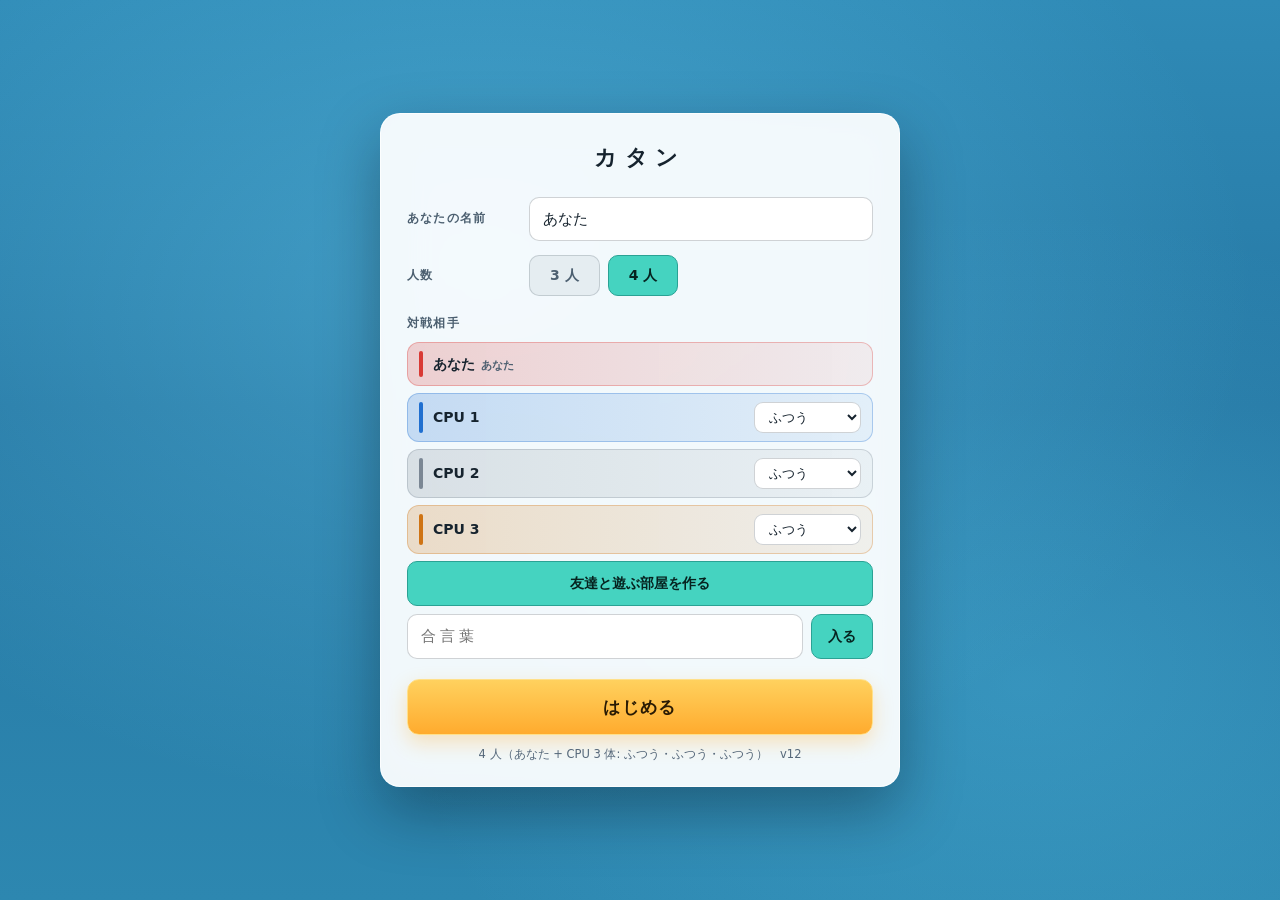
==== commit f174c133: "オンラインの進行不能を直し、名前と銀行の見せ方を作り直す ## 🔴 進行不能の真因: 端末とサーバで規則が食い違っていた  `answer_last_mask`（交渉で最後に聞く席）を端末だけに入れて" ====
--- a/web/index.html
+++ b/web/index.html
@@ -4,7 +4,7 @@
 <meta charset="utf-8">
 <meta name="viewport" content="width=device-width, initial-scale=1">
 <title>カタン</title>
-<link rel="stylesheet" href="style.css?v=13">
+<link rel="stylesheet" href="style.css?v=14">
 </head>
 <body>
 <!-- ホーム（待機所）。ここで人数・相手・名前を決めてから盤に入る。
@@ -110,6 +110,6 @@
     <div id="dcols"></div>
   </div>
 </div>
-<script type="module" src="app.js?v=13"></script>
+<script type="module" src="app.js?v=14"></script>
 </body>
 </html>
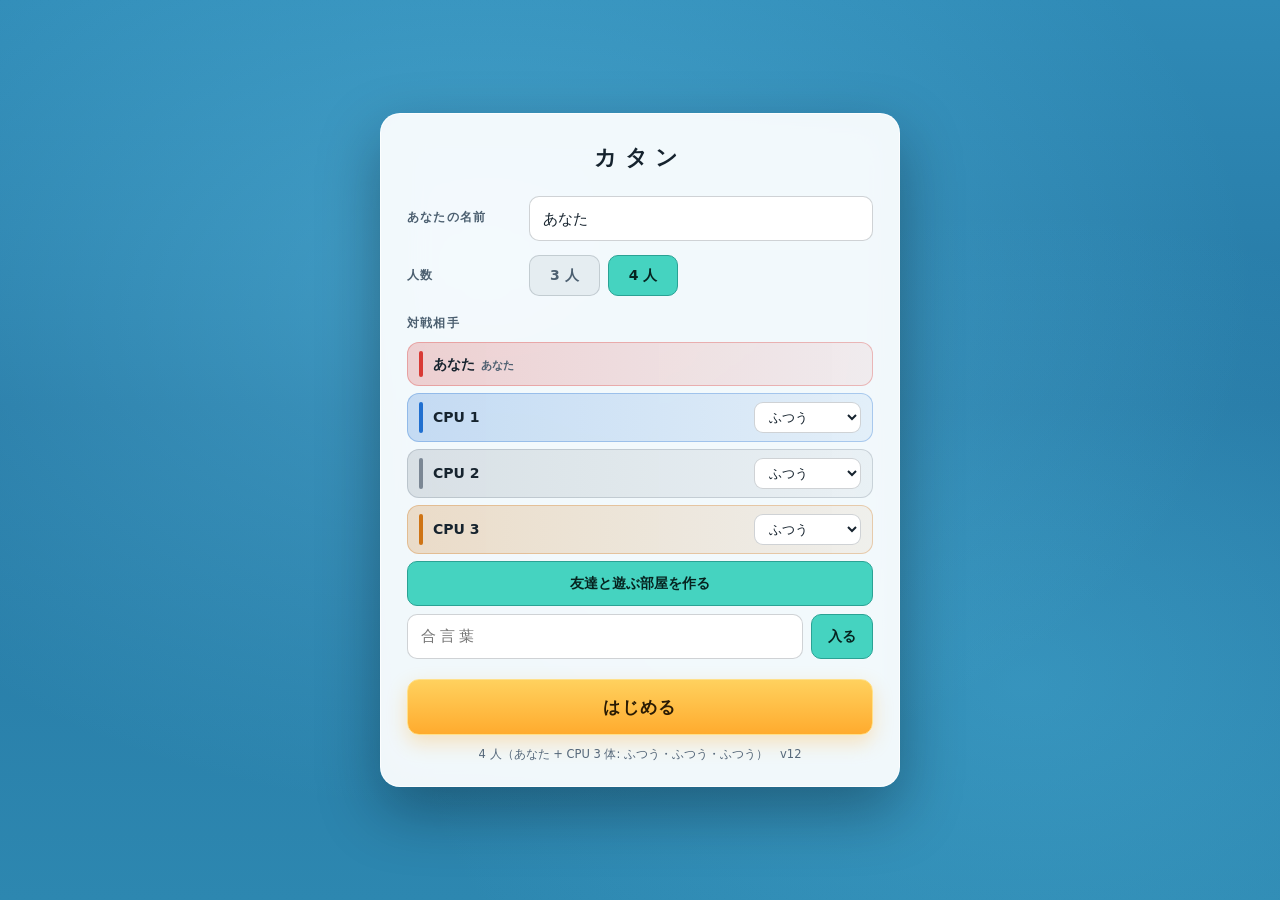
==== commit bb76e5fa: "持ち時間・ひとこと・盤の操作を追加し、サイコロ連打で手番が飛ぶのを修正 ## 1. 場面ごとの持ち時間（待機所で変更可）  既定: 初期配置の開拓地 5分 / 初期配置の道 1分 / 盗賊 1分 / " ====
--- a/web/index.html
+++ b/web/index.html
@@ -4,7 +4,7 @@
 <meta charset="utf-8">
 <meta name="viewport" content="width=device-width, initial-scale=1">
 <title>カタン</title>
-<link rel="stylesheet" href="style.css?v=14">
+<link rel="stylesheet" href="style.css?v=19">
 </head>
 <body>
 <!-- ホーム（待機所）。ここで人数・相手・名前を決めてから盤に入る。
@@ -110,6 +110,6 @@
     <div id="dcols"></div>
   </div>
 </div>
-<script type="module" src="app.js?v=14"></script>
+<script type="module" src="app.js?v=21"></script>
 </body>
 </html>
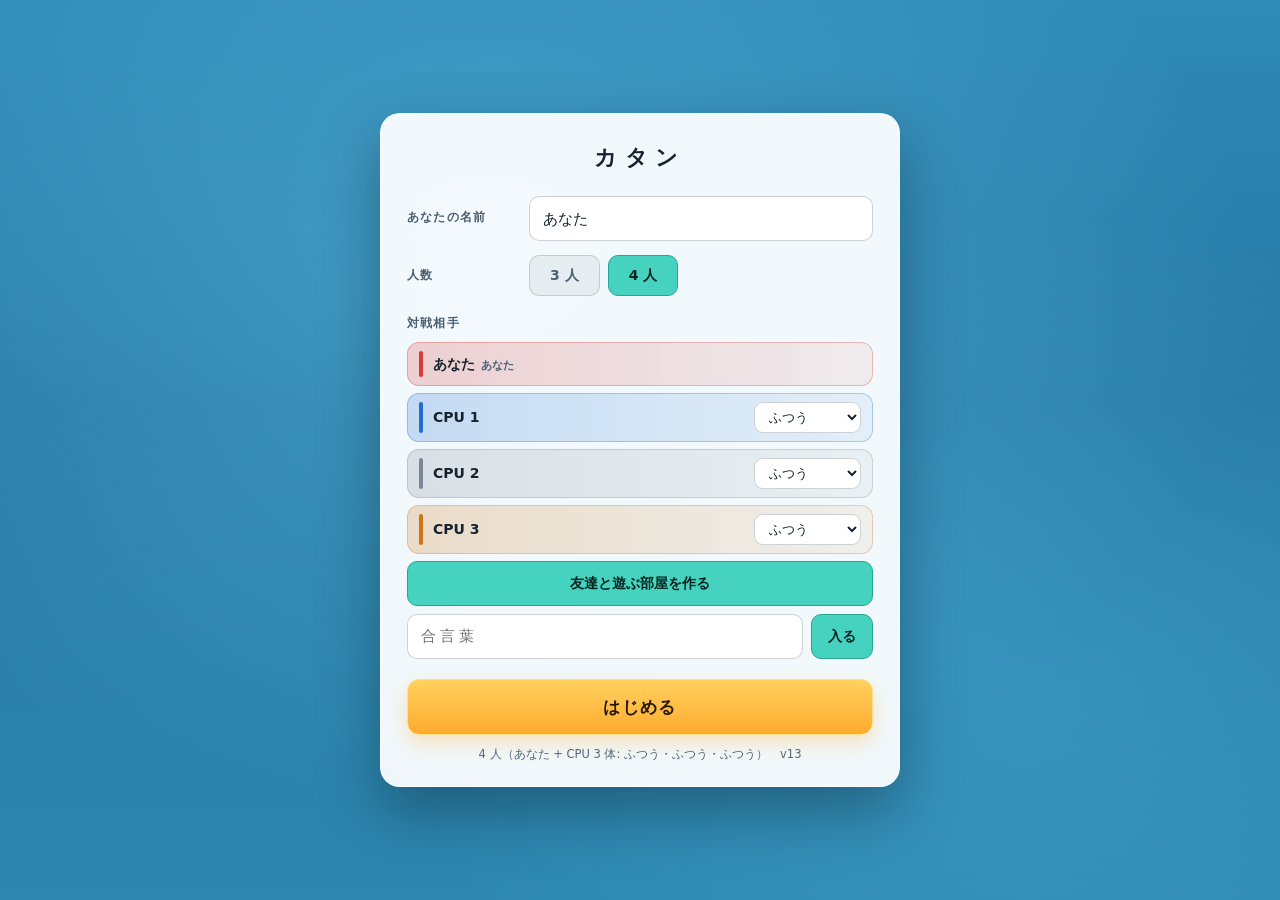
==== commit a9c6af04: "Publish v13 CPU improvements and game regression fixes" ====
--- a/web/index.html
+++ b/web/index.html
@@ -4,7 +4,7 @@
 <meta charset="utf-8">
 <meta name="viewport" content="width=device-width, initial-scale=1">
 <title>カタン</title>
-<link rel="stylesheet" href="style.css?v=19">
+<link rel="stylesheet" href="style.css?v=92">
 </head>
 <body>
 <!-- ホーム（待機所）。ここで人数・相手・名前を決めてから盤に入る。
@@ -110,6 +110,6 @@
     <div id="dcols"></div>
   </div>
 </div>
-<script type="module" src="app.js?v=21"></script>
+<script type="module" src="app.js?v=92"></script>
 </body>
 </html>
--- a/web/style.css
+++ b/web/style.css
@@ -1576,3 +1576,7 @@
   margin-bottom: 10px; padding: 9px 12px; border-radius: 10px; font-size: 13px;
   color: #8c1d0a; background: rgba(208, 42, 22, .12); border: 1px solid rgba(208, 42, 22, .3);
 }
+
+/* 相手を選んでいる間も盗賊の移動先を明示する。 */
+.tilehint.chosen .spot-tile { fill: rgba(255, 213, 80, .25); stroke: #ffd550; stroke-width: 3; }
+.tilehint.chosen .spot-token { stroke: #ffd550; }
